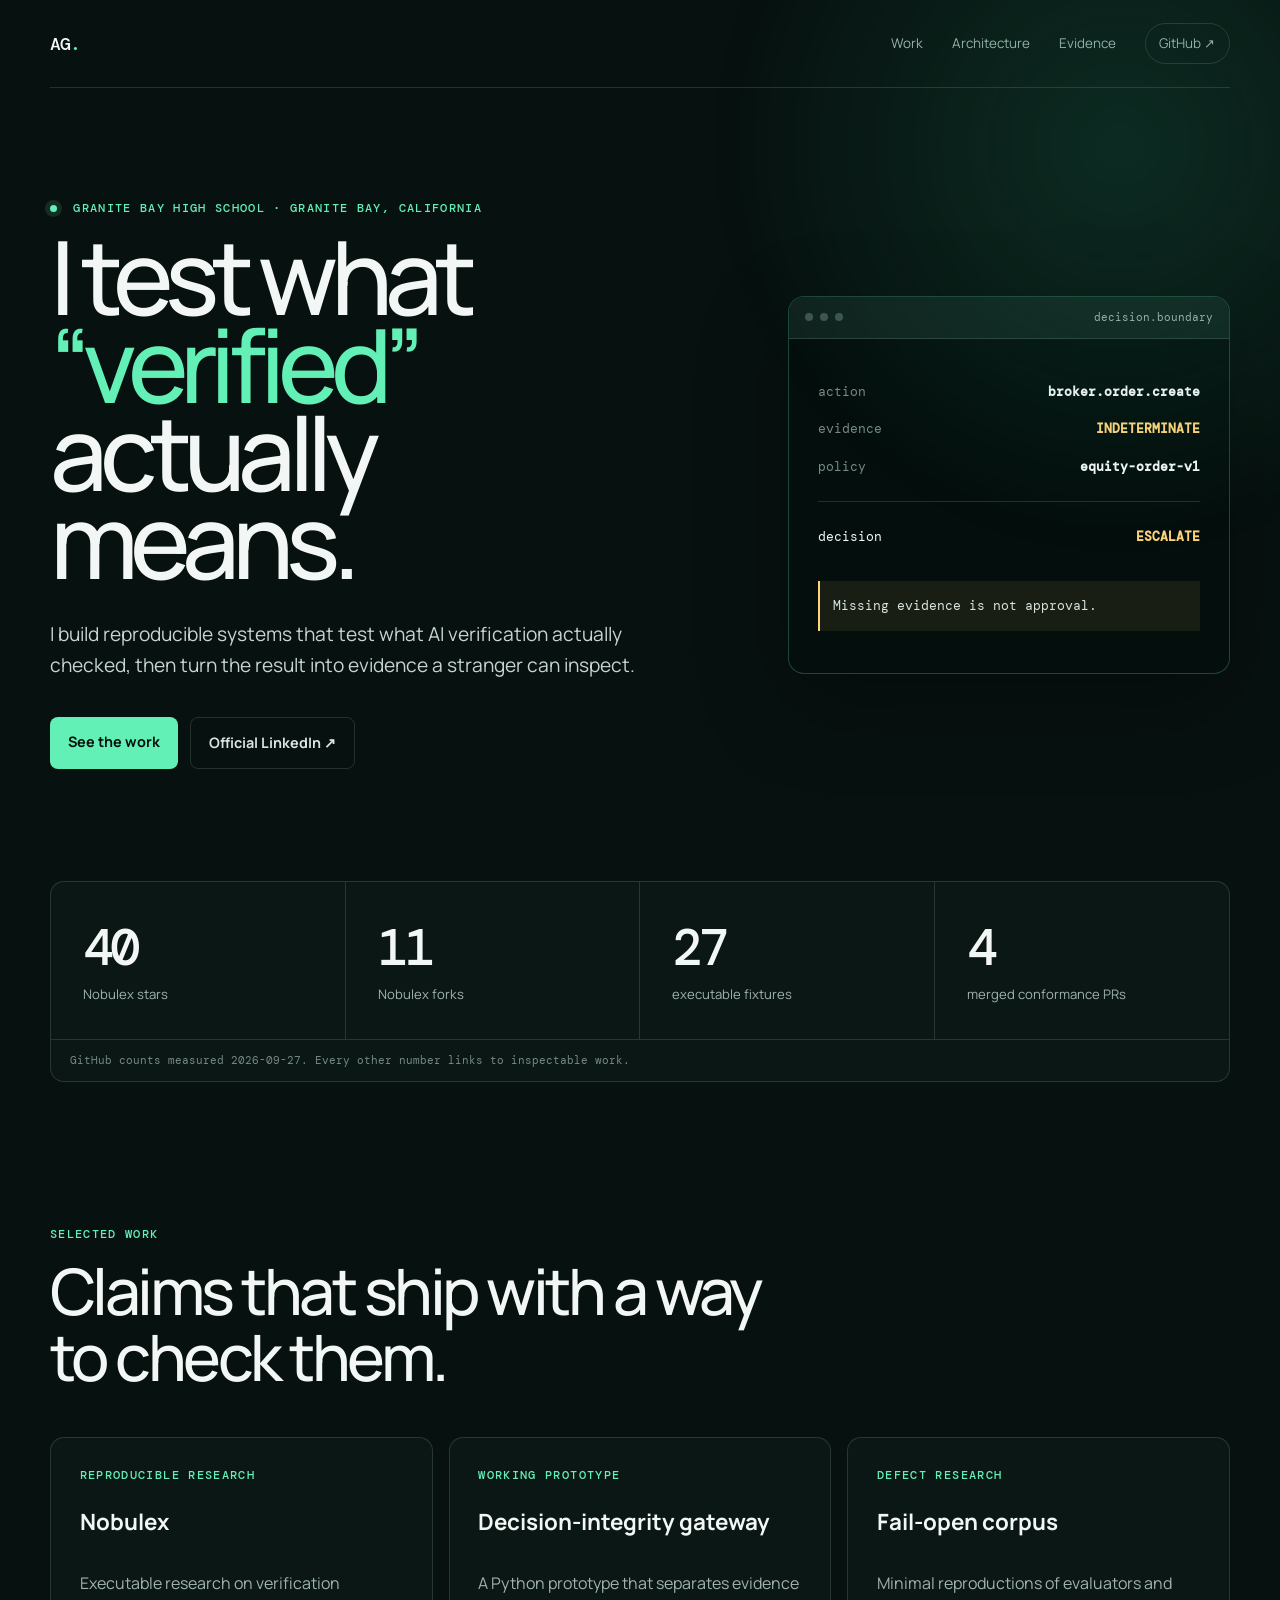
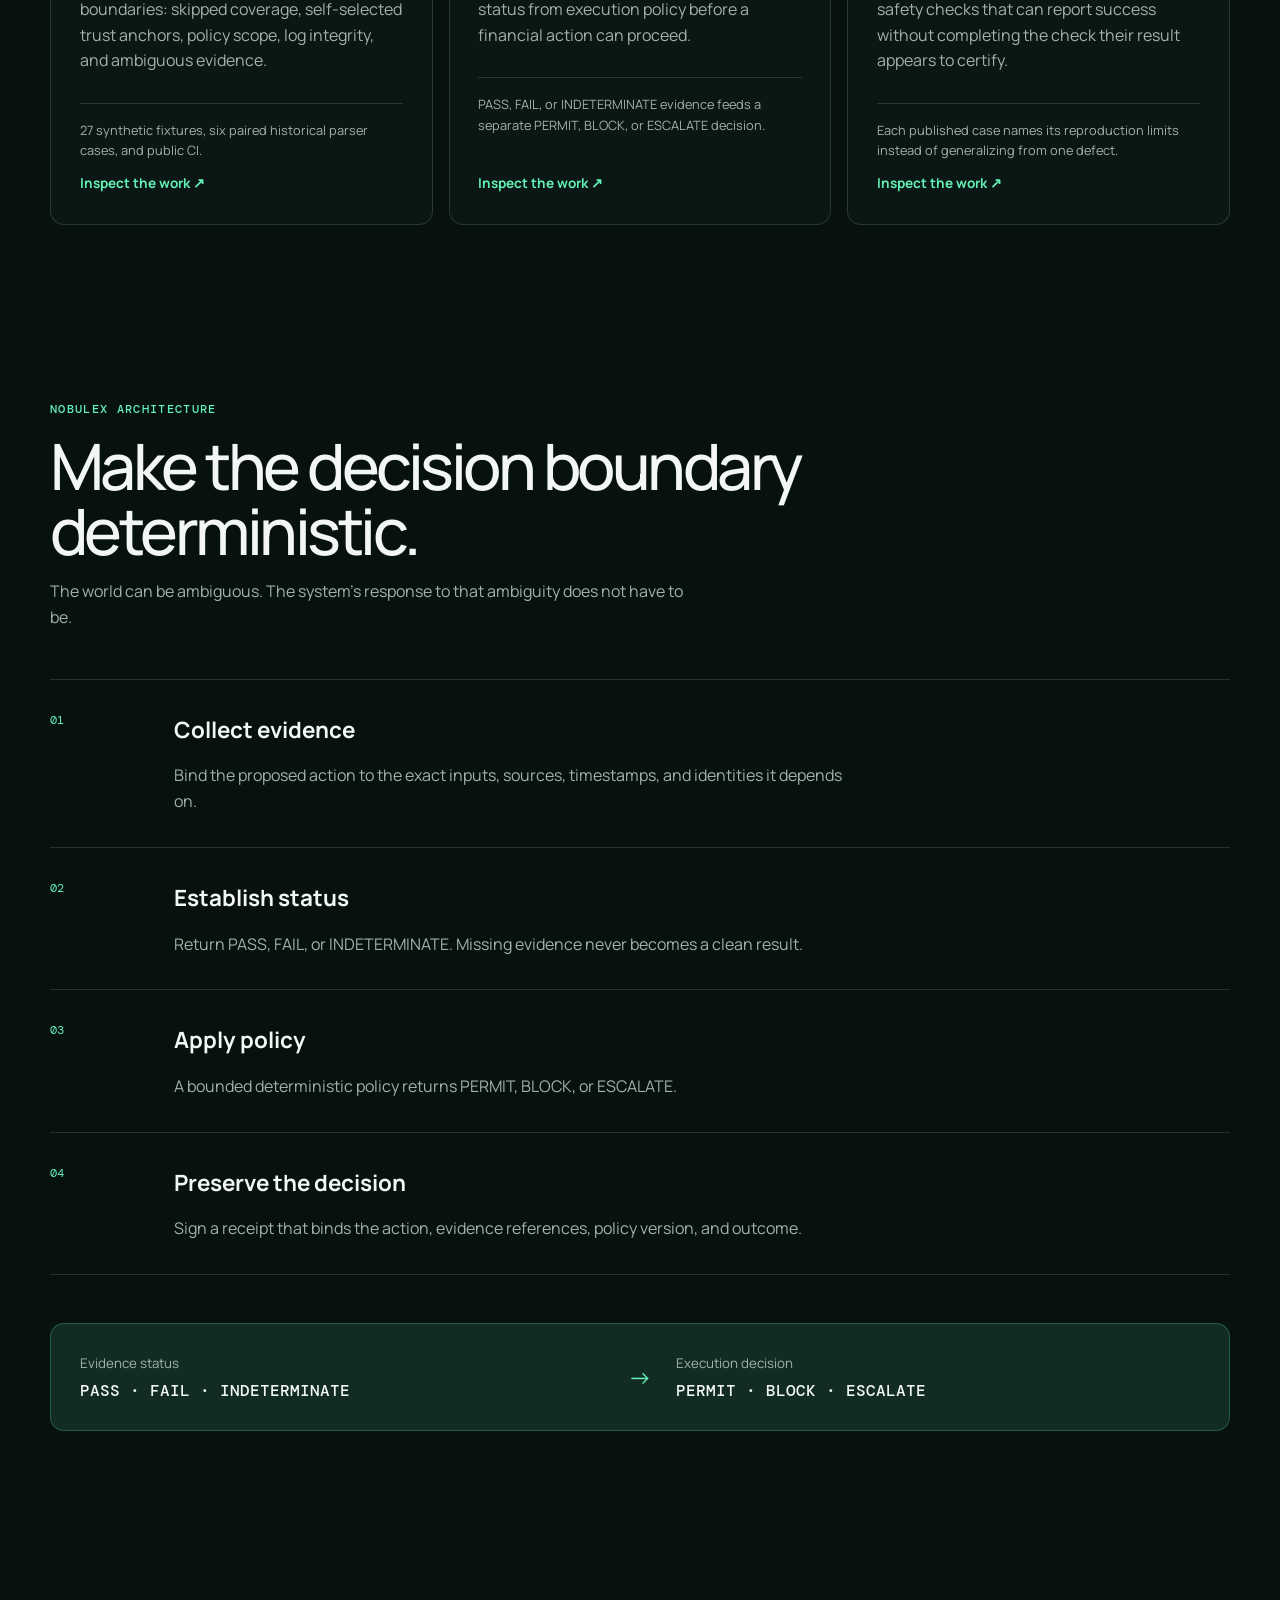
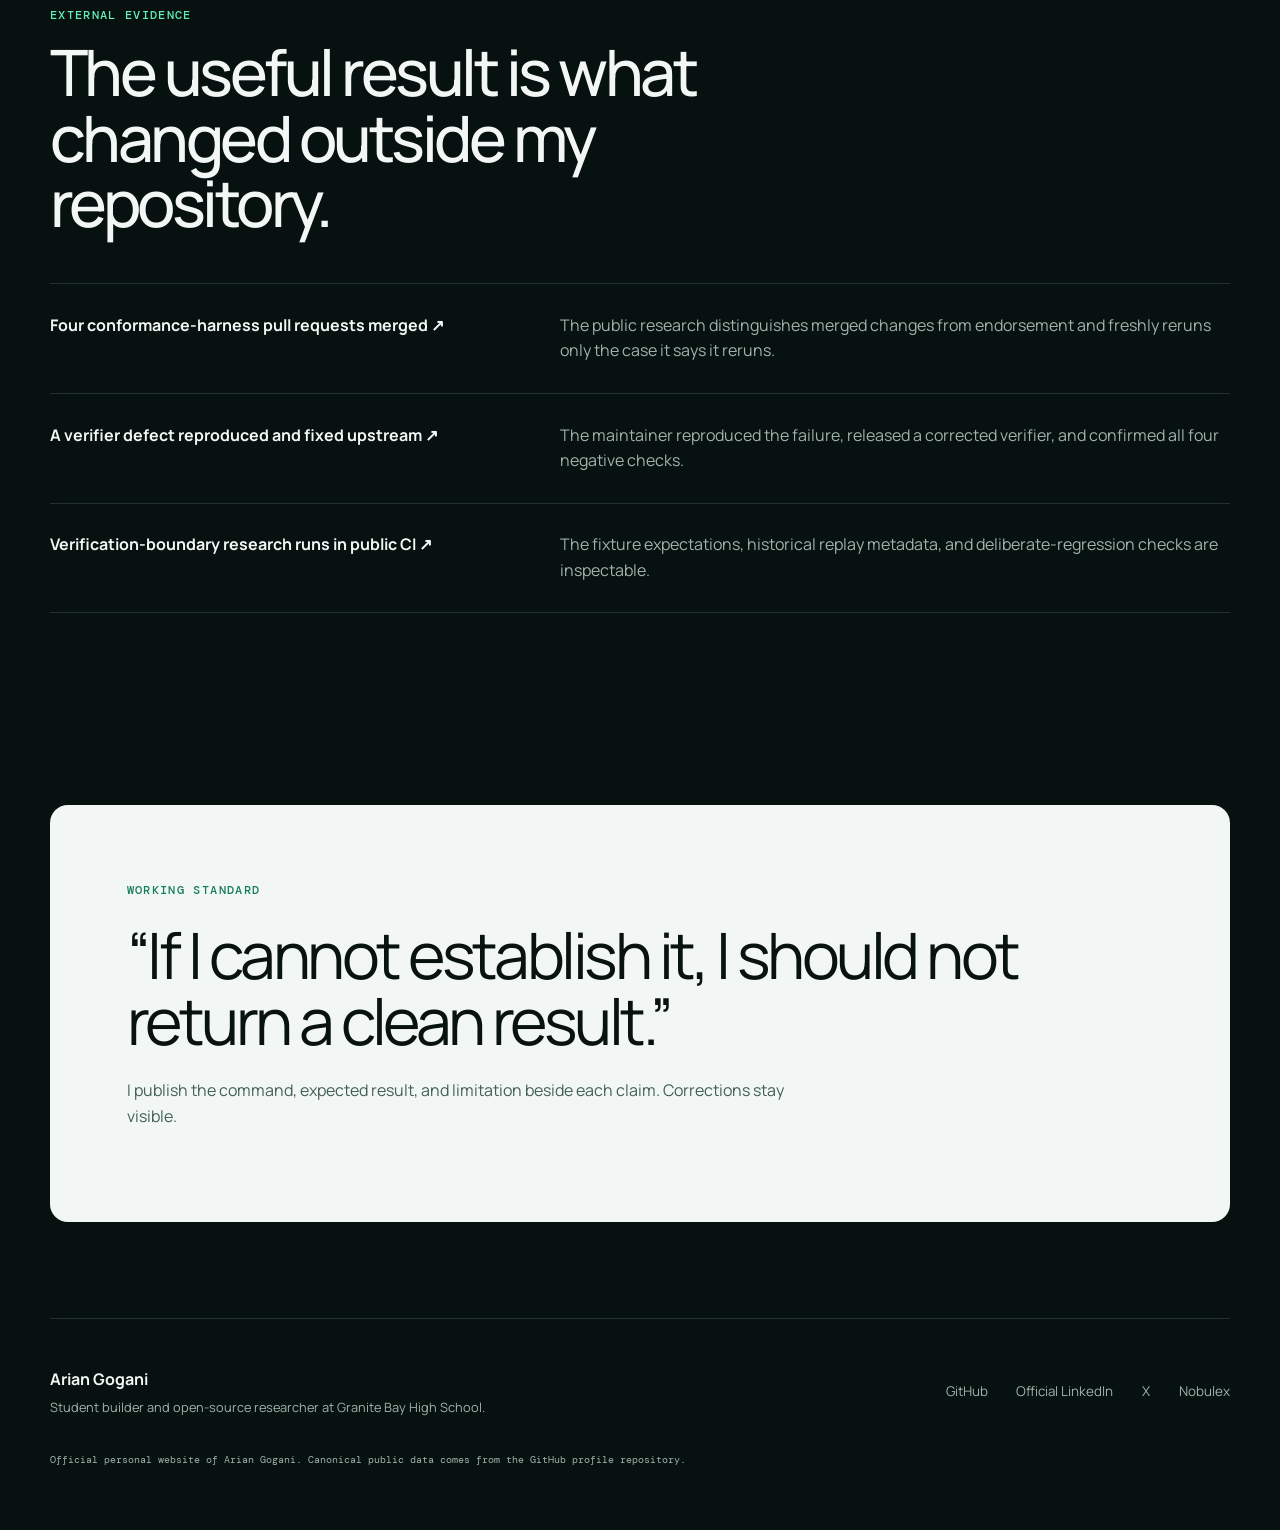
==== index.html @ 753c9ea7 "feat: launch Arian Gogani portfolio from canonical profile data Verified: python3 tests/test_site.py" ====
<!doctype html>
<html lang="en">
<head>
  <meta charset="utf-8">
  <meta name="viewport" content="width=device-width, initial-scale=1">
  <title>Arian Gogani · AI decision integrity</title>
  <meta name="description" content="Granite Bay High School student building reproducible systems for AI decision integrity. Creator of Nobulex.">
  <link rel="canonical" href="https://arian-gogani.github.io/">
  <meta property="og:type" content="profile">
  <meta property="og:title" content="Arian Gogani · AI decision integrity">
  <meta property="og:description" content="Granite Bay High School student building reproducible systems for AI decision integrity. Creator of Nobulex.">
  <meta property="og:url" content="https://arian-gogani.github.io/">
  <meta name="twitter:card" content="summary">
  <meta name="twitter:title" content="Arian Gogani · AI decision integrity">
  <meta name="twitter:description" content="Granite Bay High School student building reproducible systems for AI decision integrity. Creator of Nobulex.">
  <meta name="theme-color" content="#07110f">
  <link rel="preconnect" href="https://fonts.googleapis.com">
  <link rel="preconnect" href="https://fonts.gstatic.com" crossorigin>
  <link href="https://fonts.googleapis.com/css2?family=DM+Mono:wght@400;500&family=Manrope:wght@400;500;600;700&display=swap" rel="stylesheet">
  <link rel="stylesheet" href="styles.css">
  <script type="application/ld+json">{"@context":"https://schema.org","@type":"Person","name":"Arian Gogani","url":"https://arian-gogani.github.io","description":"Granite Bay High School student building reproducible systems for AI decision integrity. Creator of Nobulex.","homeLocation":{"@type":"Place","name":"Granite Bay, California"},"affiliation":{"@type":"EducationalOrganization","name":"Granite Bay High School"},"sameAs":["https://github.com/arian-gogani","https://www.linkedin.com/in/arian-gogani-nobulex/","https://x.com/nobulexlabs","https://nobulex.com"],"knowsAbout":["AI decision integrity","software verification","agent security","reproducible research"]}</script>
  <script src="app.js" defer></script>
</head>
<body>
  <a class="skip-link" href="#main">Skip to content</a>
  <div class="ambient" aria-hidden="true"></div>
  <header class="site-header">
    <a class="wordmark" href="#top" aria-label="Arian Gogani, home">AG<span>.</span></a>
    <nav aria-label="Main navigation">
      <a href="#work">Work</a>
      <a href="#architecture">Architecture</a>
      <a href="#evidence">Evidence</a>
      <a class="nav-cta" href="https://github.com/arian-gogani">GitHub ↗</a>
    </nav>
  </header>

  <main id="main">
    <section class="hero" id="top">
      <div class="hero-copy reveal">
        <p class="kicker"><span class="status-dot"></span> Granite Bay High School · Granite Bay, California</p>
        <h1>I test what<br><em>“verified”</em><br>actually means.</h1>
        <p class="hero-intro">I build reproducible systems that test what AI verification actually checked, then turn the result into evidence a stranger can inspect.</p>
        <div class="hero-actions">
          <a class="button primary" href="#work">See the work</a>
          <a class="button secondary" href="https://www.linkedin.com/in/arian-gogani-nobulex/" rel="me">Official LinkedIn ↗</a>
        </div>
      </div>
      <aside class="decision-console reveal" aria-label="Nobulex decision model">
        <div class="console-top"><span></span><span></span><span></span><code>decision.boundary</code></div>
        <div class="console-body">
          <p><span class="muted">action</span> <strong>broker.order.create</strong></p>
          <p><span class="muted">evidence</span> <strong class="warn">INDETERMINATE</strong></p>
          <p><span class="muted">policy</span> <strong>equity-order-v1</strong></p>
          <div class="console-rule"></div>
          <p class="console-result"><span>decision</span><strong>ESCALATE</strong></p>
          <p class="console-note">Missing evidence is not approval.</p>
        </div>
      </aside>
    </section>

    <section class="metrics" aria-label="Measured project metrics">
      <div><strong data-metric="nobulex_stars">40</strong><span>Nobulex stars</span></div>
      <div><strong data-metric="nobulex_forks">11</strong><span>Nobulex forks</span></div>
      <div><strong>27</strong><span>executable fixtures</span></div>
      <div><strong>4</strong><span>merged conformance PRs</span></div>
      <p>GitHub counts measured <time data-measured-at datetime="2026-09-27">2026-09-27</time>. Every other number links to inspectable work.</p>
    </section>

    <section class="section" id="work">
      <div class="section-heading reveal">
        <p class="eyebrow">Selected work</p>
        <h2>Claims that ship with a way to check them.</h2>
      </div>
      <div class="project-grid"><article class="project-card reveal">
          <p class="eyebrow">Reproducible research</p>
          <h3>Nobulex</h3>
          <p>Executable research on verification boundaries: skipped coverage, self-selected trust anchors, policy scope, log integrity, and ambiguous evidence.</p>
          <p class="proof">27 synthetic fixtures, six paired historical parser cases, and public CI.</p>
          <a href="https://github.com/arian-gogani/nobulex" rel="me">Inspect the work <span aria-hidden="true">↗</span></a>
        </article>
<article class="project-card reveal">
          <p class="eyebrow">Working prototype</p>
          <h3>Decision-integrity gateway</h3>
          <p>A Python prototype that separates evidence status from execution policy before a financial action can proceed.</p>
          <p class="proof">PASS, FAIL, or INDETERMINATE evidence feeds a separate PERMIT, BLOCK, or ESCALATE decision.</p>
          <a href="https://github.com/arian-gogani/nobulex-registry" rel="me">Inspect the work <span aria-hidden="true">↗</span></a>
        </article>
<article class="project-card reveal">
          <p class="eyebrow">Defect research</p>
          <h3>Fail-open corpus</h3>
          <p>Minimal reproductions of evaluators and safety checks that can report success without completing the check their result appears to certify.</p>
          <p class="proof">Each published case names its reproduction limits instead of generalizing from one defect.</p>
          <a href="https://github.com/arian-gogani/failopen" rel="me">Inspect the work <span aria-hidden="true">↗</span></a>
        </article></div>
    </section>

    <section class="section architecture" id="architecture">
      <div class="section-heading reveal">
        <p class="eyebrow">Nobulex architecture</p>
        <h2>Make the decision boundary deterministic.</h2>
        <p>The world can be ambiguous. The system’s response to that ambiguity does not have to be.</p>
      </div>
      <ol><li class="architecture-step reveal">
          <span>01</span>
          <div><h3>Collect evidence</h3><p>Bind the proposed action to the exact inputs, sources, timestamps, and identities it depends on.</p></div>
        </li>
<li class="architecture-step reveal">
          <span>02</span>
          <div><h3>Establish status</h3><p>Return PASS, FAIL, or INDETERMINATE. Missing evidence never becomes a clean result.</p></div>
        </li>
<li class="architecture-step reveal">
          <span>03</span>
          <div><h3>Apply policy</h3><p>A bounded deterministic policy returns PERMIT, BLOCK, or ESCALATE.</p></div>
        </li>
<li class="architecture-step reveal">
          <span>04</span>
          <div><h3>Preserve the decision</h3><p>Sign a receipt that binds the action, evidence references, policy version, and outcome.</p></div>
        </li></ol>
      <div class="state-pair reveal">
        <div><small>Evidence status</small><strong>PASS · FAIL · INDETERMINATE</strong></div>
        <span aria-hidden="true">→</span>
        <div><small>Execution decision</small><strong>PERMIT · BLOCK · ESCALATE</strong></div>
      </div>
    </section>

    <section class="section evidence" id="evidence">
      <div class="section-heading reveal">
        <p class="eyebrow">External evidence</p>
        <h2>The useful result is what changed outside my repository.</h2>
      </div>
      <ul><li class="result-row reveal">
          <a href="https://github.com/ScopeBlind/agent-governance-testvectors/pulls?q=is%3Apr+author%3Aarian-gogani+is%3Amerged">Four conformance-harness pull requests merged <span aria-hidden="true">↗</span></a>
          <p>The public research distinguishes merged changes from endorsement and freshly reruns only the case it says it reruns.</p>
        </li>
<li class="result-row reveal">
          <a href="https://github.com/ScopeBlind/agent-governance-testvectors/pull/24">A verifier defect reproduced and fixed upstream <span aria-hidden="true">↗</span></a>
          <p>The maintainer reproduced the failure, released a corrected verifier, and confirmed all four negative checks.</p>
        </li>
<li class="result-row reveal">
          <a href="https://github.com/arian-gogani/nobulex/actions/workflows/verification-boundaries.yml">Verification-boundary research runs in public CI <span aria-hidden="true">↗</span></a>
          <p>The fixture expectations, historical replay metadata, and deliberate-regression checks are inspectable.</p>
        </li></ul>
    </section>

    <section class="principle reveal">
      <p class="eyebrow">Working standard</p>
      <blockquote>“If I cannot establish it, I should not return a clean result.”</blockquote>
      <p>I publish the command, expected result, and limitation beside each claim. Corrections stay visible.</p>
    </section>
  </main>

  <footer>
    <div>
      <strong>Arian Gogani</strong>
      <p>Student builder and open-source researcher at Granite Bay High School.</p>
    </div>
    <nav aria-label="Profile links">
      <a href="https://github.com/arian-gogani" rel="me">GitHub</a>
      <a href="https://www.linkedin.com/in/arian-gogani-nobulex/" rel="me">Official LinkedIn</a>
      <a href="https://x.com/nobulexlabs" rel="me">X</a>
      <a href="https://nobulex.com">Nobulex</a>
    </nav>
    <p class="identity-note">Official personal website of Arian Gogani. Canonical public data comes from the GitHub profile repository.</p>
  </footer>
</body>
</html>
---- styles.css ----
:root {
  --bg: #07110f;
  --surface: #0b1714;
  --surface-2: #10211d;
  --ink: #f2f7f5;
  --muted: #9fb3ac;
  --line: rgba(184, 222, 209, 0.16);
  --accent: #63f0b7;
  --accent-soft: rgba(99, 240, 183, 0.12);
  --warn: #ffd479;
  --max: 1180px;
}

* { box-sizing: border-box; }
html { scroll-behavior: smooth; }
body {
  margin: 0;
  color: var(--ink);
  background: var(--bg);
  font-family: "Manrope", sans-serif;
  line-height: 1.6;
  overflow-x: hidden;
}
a { color: inherit; }
.skip-link { position: fixed; left: 1rem; top: -5rem; z-index: 100; background: var(--accent); color: #04100c; padding: .7rem 1rem; }
.skip-link:focus { top: 1rem; }
.ambient {
  position: fixed;
  inset: -30vh -20vw auto auto;
  width: 65vw;
  height: 65vw;
  pointer-events: none;
  background: radial-gradient(circle, rgba(39, 165, 123, .18), transparent 68%);
  filter: blur(18px);
}
.site-header {
  width: min(calc(100% - 40px), var(--max));
  height: 88px;
  margin: auto;
  display: flex;
  align-items: center;
  justify-content: space-between;
  border-bottom: 1px solid var(--line);
}
.wordmark { font: 500 1.15rem "DM Mono", monospace; text-decoration: none; letter-spacing: -.05em; }
.wordmark span { color: var(--accent); }
.site-header nav, footer nav { display: flex; gap: 1.8rem; align-items: center; }
.site-header nav a, footer nav a { color: var(--muted); text-decoration: none; font-size: .84rem; }
.site-header nav a:hover, footer nav a:hover { color: var(--ink); }
.nav-cta { border: 1px solid var(--line); padding: .55rem .85rem; border-radius: 999px; }

main, footer { width: min(calc(100% - 40px), var(--max)); margin: auto; }
.hero {
  min-height: 720px;
  display: grid;
  grid-template-columns: 1.18fr .82fr;
  align-items: center;
  gap: clamp(3rem, 8vw, 8rem);
  padding: 7rem 0;
}
.kicker, .eyebrow { margin: 0 0 1rem; color: var(--accent); font: 500 .76rem "DM Mono", monospace; letter-spacing: .11em; text-transform: uppercase; }
.status-dot { display: inline-block; width: 7px; height: 7px; margin-right: .5rem; border-radius: 50%; background: var(--accent); box-shadow: 0 0 0 5px var(--accent-soft); }
h1 { margin: 0; font-size: clamp(4rem, 8vw, 7.7rem); line-height: .86; letter-spacing: -.075em; font-weight: 500; }
h1 em { color: var(--accent); font-style: normal; }
.hero-intro { max-width: 660px; margin: 2.2rem 0 0; color: #c6d5d0; font-size: clamp(1.05rem, 1.5vw, 1.26rem); }
.hero-actions { display: flex; flex-wrap: wrap; gap: .75rem; margin-top: 2.25rem; }
.button { display: inline-block; padding: .85rem 1.12rem; border-radius: 8px; text-decoration: none; font-weight: 700; font-size: .9rem; }
.button.primary { background: var(--accent); color: #04100c; }
.button.secondary { border: 1px solid var(--line); color: #d8e5e1; }
.decision-console { border: 1px solid rgba(99, 240, 183, .25); background: rgba(5, 15, 12, .78); box-shadow: 0 28px 90px rgba(0,0,0,.28); border-radius: 16px; overflow: hidden; transform: rotate(1.2deg); }
.console-top { display: flex; gap: 7px; align-items: center; padding: .85rem 1rem; background: var(--surface-2); border-bottom: 1px solid var(--line); }
.console-top span { width: 8px; height: 8px; border-radius: 50%; background: #3d554d; }
.console-top code { margin-left: auto; color: var(--muted); font: .68rem "DM Mono", monospace; }
.console-body { padding: 1.8rem; font: .8rem/1.9 "DM Mono", monospace; }
.console-body p { display: flex; justify-content: space-between; gap: 1rem; }
.console-body .muted { color: #758a83; }
.console-body .warn { color: var(--warn); }
.console-rule { height: 1px; margin: 1.4rem 0; background: var(--line); }
.console-result strong { color: var(--warn); }
.console-note { display: block !important; margin-top: 2rem; padding: .8rem; color: #d7e3df; background: rgba(255, 212, 121, .08); border-left: 2px solid var(--warn); }

.metrics { display: grid; grid-template-columns: repeat(4, 1fr); border: 1px solid var(--line); border-radius: 14px; background: var(--surface); }
.metrics > div { padding: 2rem; border-right: 1px solid var(--line); }
.metrics > div:nth-child(4) { border-right: 0; }
.metrics strong { display: block; font: 500 clamp(2rem, 4vw, 3.3rem) "DM Mono", monospace; letter-spacing: -.07em; }
.metrics span { color: var(--muted); font-size: .82rem; }
.metrics > p { grid-column: 1 / -1; margin: 0; padding: .9rem 1.2rem; color: #748b83; border-top: 1px solid var(--line); font: .66rem "DM Mono", monospace; }

.section { padding: 9rem 0 2rem; }
.section-heading { max-width: 760px; margin-bottom: 3rem; }
h2 { margin: 0; font-size: clamp(2.3rem, 5vw, 4.8rem); line-height: 1.02; letter-spacing: -.055em; font-weight: 500; }
.section-heading > p:last-child { color: var(--muted); max-width: 640px; }
.project-grid { display: grid; grid-template-columns: repeat(3, 1fr); gap: 1rem; }
.project-card { min-height: 360px; display: flex; flex-direction: column; padding: 1.8rem; background: var(--surface); border: 1px solid var(--line); border-radius: 14px; }
.project-card:hover { border-color: rgba(99, 240, 183, .4); transform: translateY(-3px); }
.project-card, .project-card:hover { transition: transform .2s ease, border-color .2s ease; }
.project-card h3, .architecture-step h3 { margin: .3rem 0 1rem; font-size: 1.4rem; }
.project-card > p:not(.eyebrow) { color: var(--muted); }
.project-card .proof { padding-top: 1rem; border-top: 1px solid var(--line); font-size: .8rem; }
.project-card a { margin-top: auto; color: var(--accent); text-decoration: none; font-weight: 700; font-size: .85rem; }

.architecture ol { list-style: none; margin: 0; padding: 0; border-top: 1px solid var(--line); }
.architecture-step { display: grid; grid-template-columns: 100px 1fr; gap: 1.5rem; padding: 2rem 0; border-bottom: 1px solid var(--line); }
.architecture-step > span { color: var(--accent); font: .78rem "DM Mono", monospace; }
.architecture-step h3 { margin-top: 0; }
.architecture-step p { max-width: 680px; margin: 0; color: var(--muted); }
.state-pair { display: grid; grid-template-columns: 1fr auto 1fr; gap: 1.5rem; align-items: center; margin-top: 3rem; padding: 1.8rem; border: 1px solid rgba(99, 240, 183, .24); border-radius: 14px; background: var(--accent-soft); }
.state-pair div { display: grid; gap: .4rem; }
.state-pair small { color: var(--muted); }
.state-pair strong { font: 500 clamp(.72rem, 1.5vw, 1rem) "DM Mono", monospace; }
.state-pair > span { color: var(--accent); font-size: 1.5rem; }

.evidence ul { list-style: none; padding: 0; margin: 0; }
.result-row { display: grid; grid-template-columns: .8fr 1.2fr; gap: 4rem; padding: 1.8rem 0; border-top: 1px solid var(--line); }
.result-row:last-child { border-bottom: 1px solid var(--line); }
.result-row a { text-decoration: none; font-weight: 700; }
.result-row a:hover { color: var(--accent); }
.result-row p { margin: 0; color: var(--muted); }
.principle { margin: 10rem 0 6rem; padding: clamp(2rem, 6vw, 5rem); border-radius: 18px; background: var(--ink); color: #08120f; }
.principle .eyebrow { color: #167d59; }
.principle blockquote { max-width: 900px; margin: 1.5rem 0; font-size: clamp(2.1rem, 5vw, 4.6rem); line-height: 1.03; letter-spacing: -.055em; }
.principle > p:last-child { max-width: 660px; color: #426057; }

footer { display: grid; grid-template-columns: 1fr auto; gap: 2rem; padding: 3rem 0 4rem; border-top: 1px solid var(--line); }
footer p { margin: .25rem 0 0; color: var(--muted); font-size: .8rem; }
.identity-note { grid-column: 1 / -1; font: .64rem "DM Mono", monospace; }
.reveal { opacity: 0; transform: translateY(18px); transition: opacity .65s ease, transform .65s ease; }
.reveal.visible { opacity: 1; transform: none; }

@media (max-width: 850px) {
  .site-header nav a:not(.nav-cta) { display: none; }
  .hero { min-height: auto; grid-template-columns: 1fr; padding: 5rem 0; }
  .decision-console { transform: none; max-width: 560px; }
  .metrics { grid-template-columns: repeat(2, 1fr); }
  .metrics > div:nth-child(2) { border-right: 0; }
  .metrics > div:nth-child(-n+2) { border-bottom: 1px solid var(--line); }
  .project-grid { grid-template-columns: 1fr; }
  .project-card { min-height: 300px; }
  .result-row { grid-template-columns: 1fr; gap: .6rem; }
  footer { grid-template-columns: 1fr; }
  .identity-note { grid-column: 1; }
}

@media (max-width: 520px) {
  .site-header, main, footer { width: min(calc(100% - 28px), var(--max)); }
  .hero { padding-top: 4rem; }
  h1 { font-size: clamp(3.5rem, 18vw, 5rem); }
  .metrics > div { padding: 1.3rem; }
  .state-pair { grid-template-columns: 1fr; }
  .state-pair > span { transform: rotate(90deg); width: min-content; }
  footer nav { flex-wrap: wrap; gap: 1rem; }
}

@media (prefers-reduced-motion: reduce) {
  html { scroll-behavior: auto; }
  .reveal { opacity: 1; transform: none; transition: none; }
}
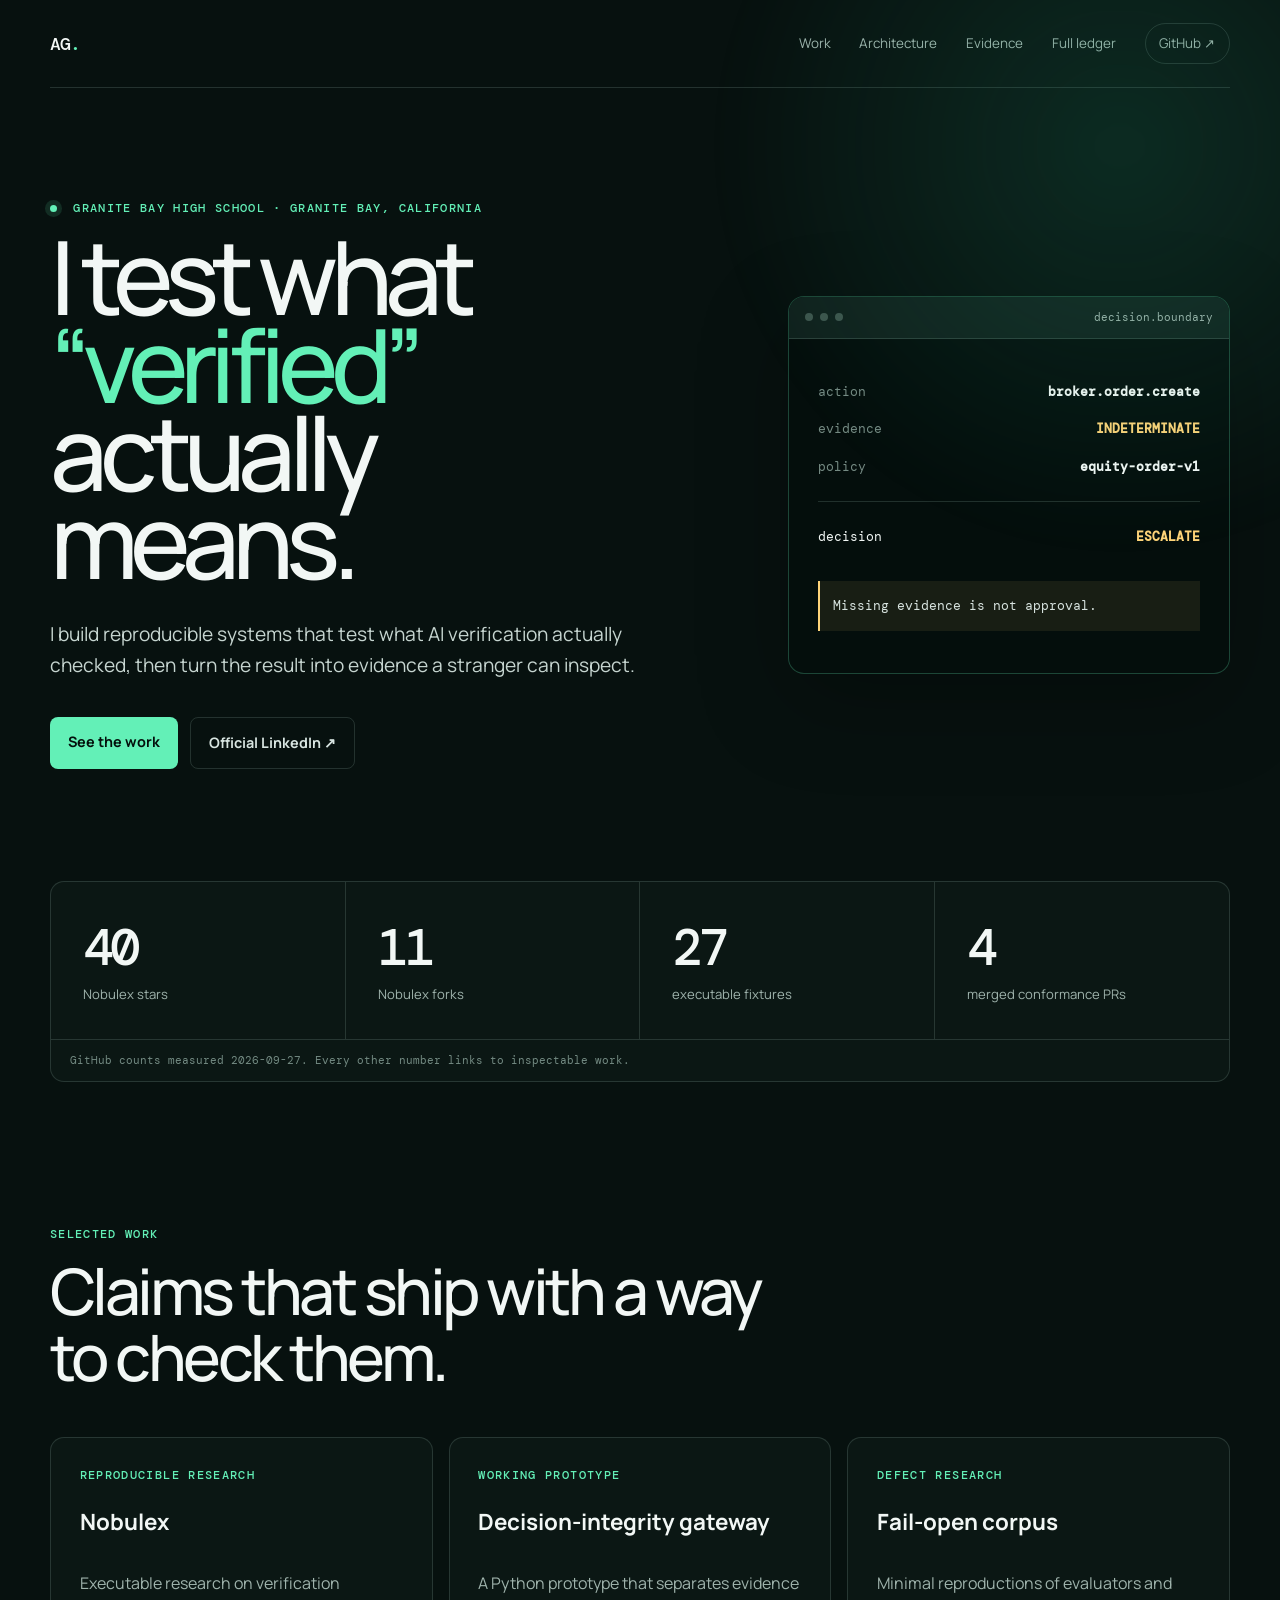
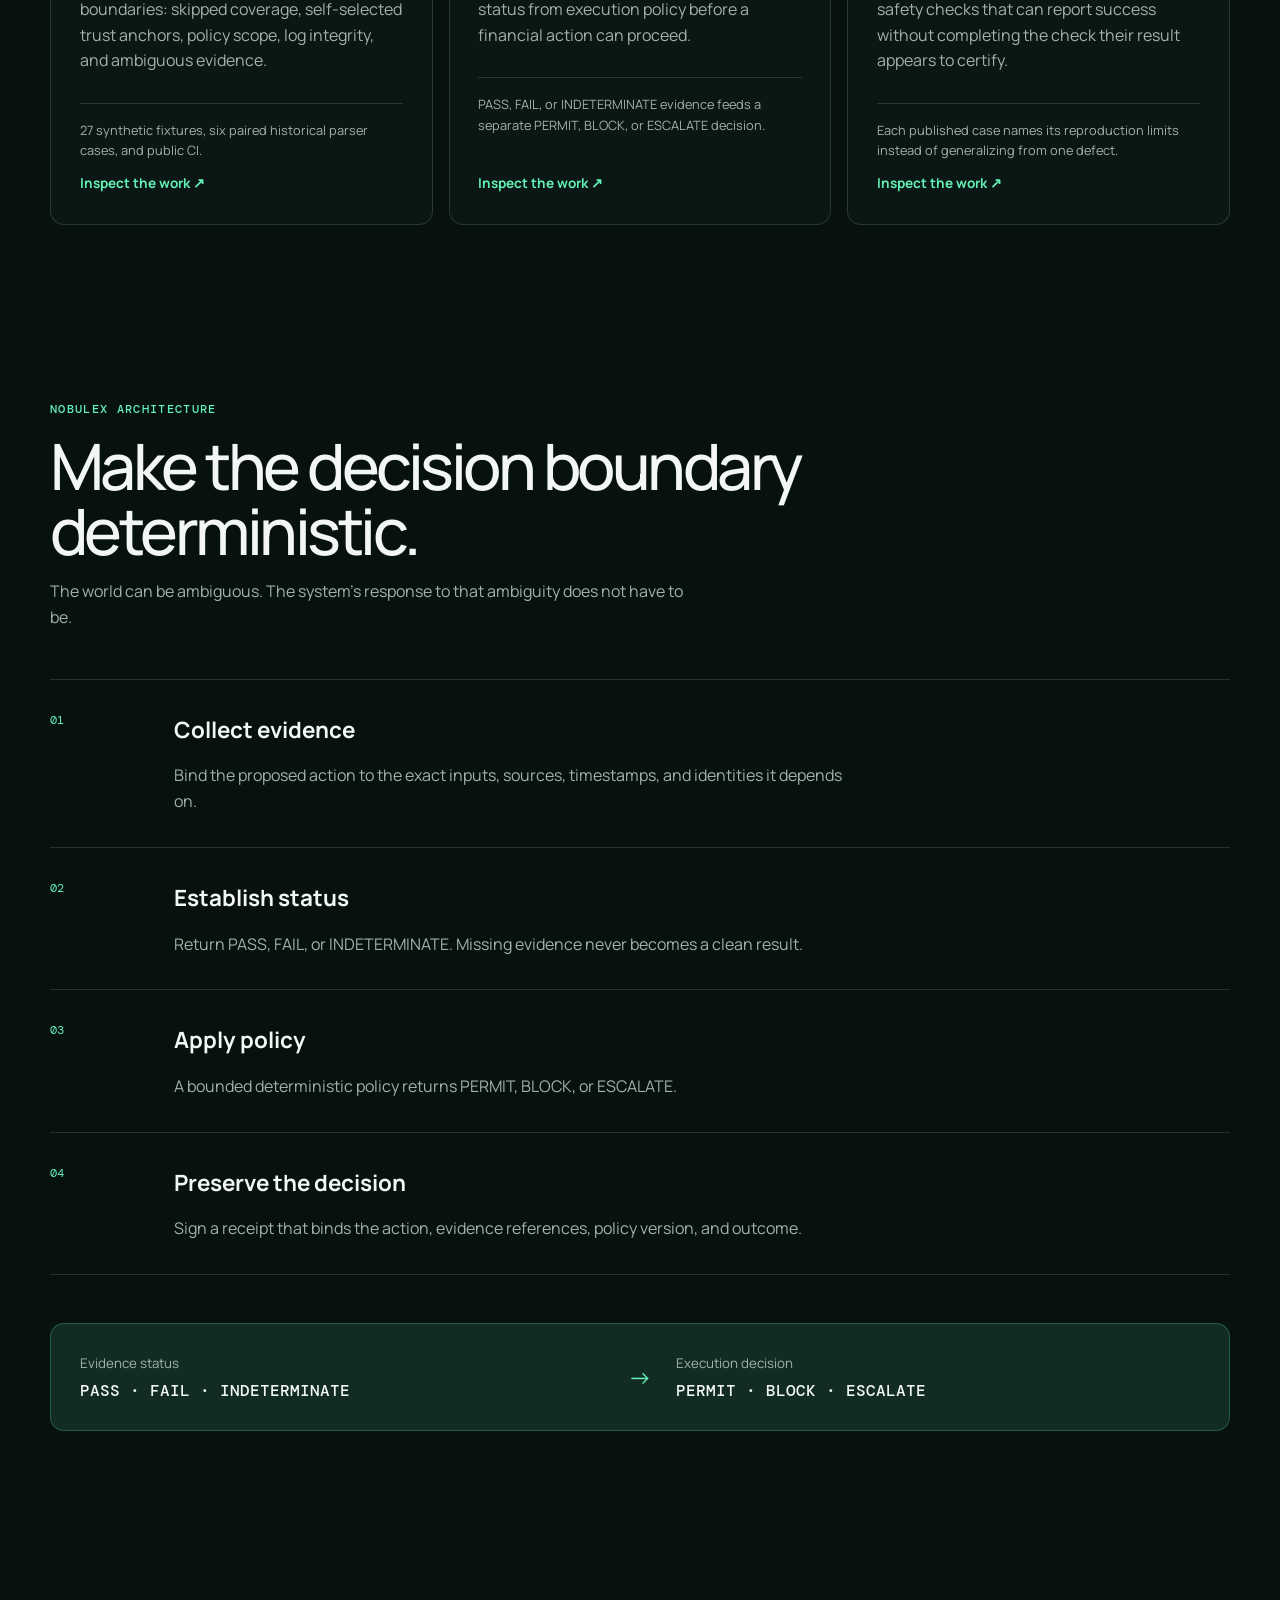
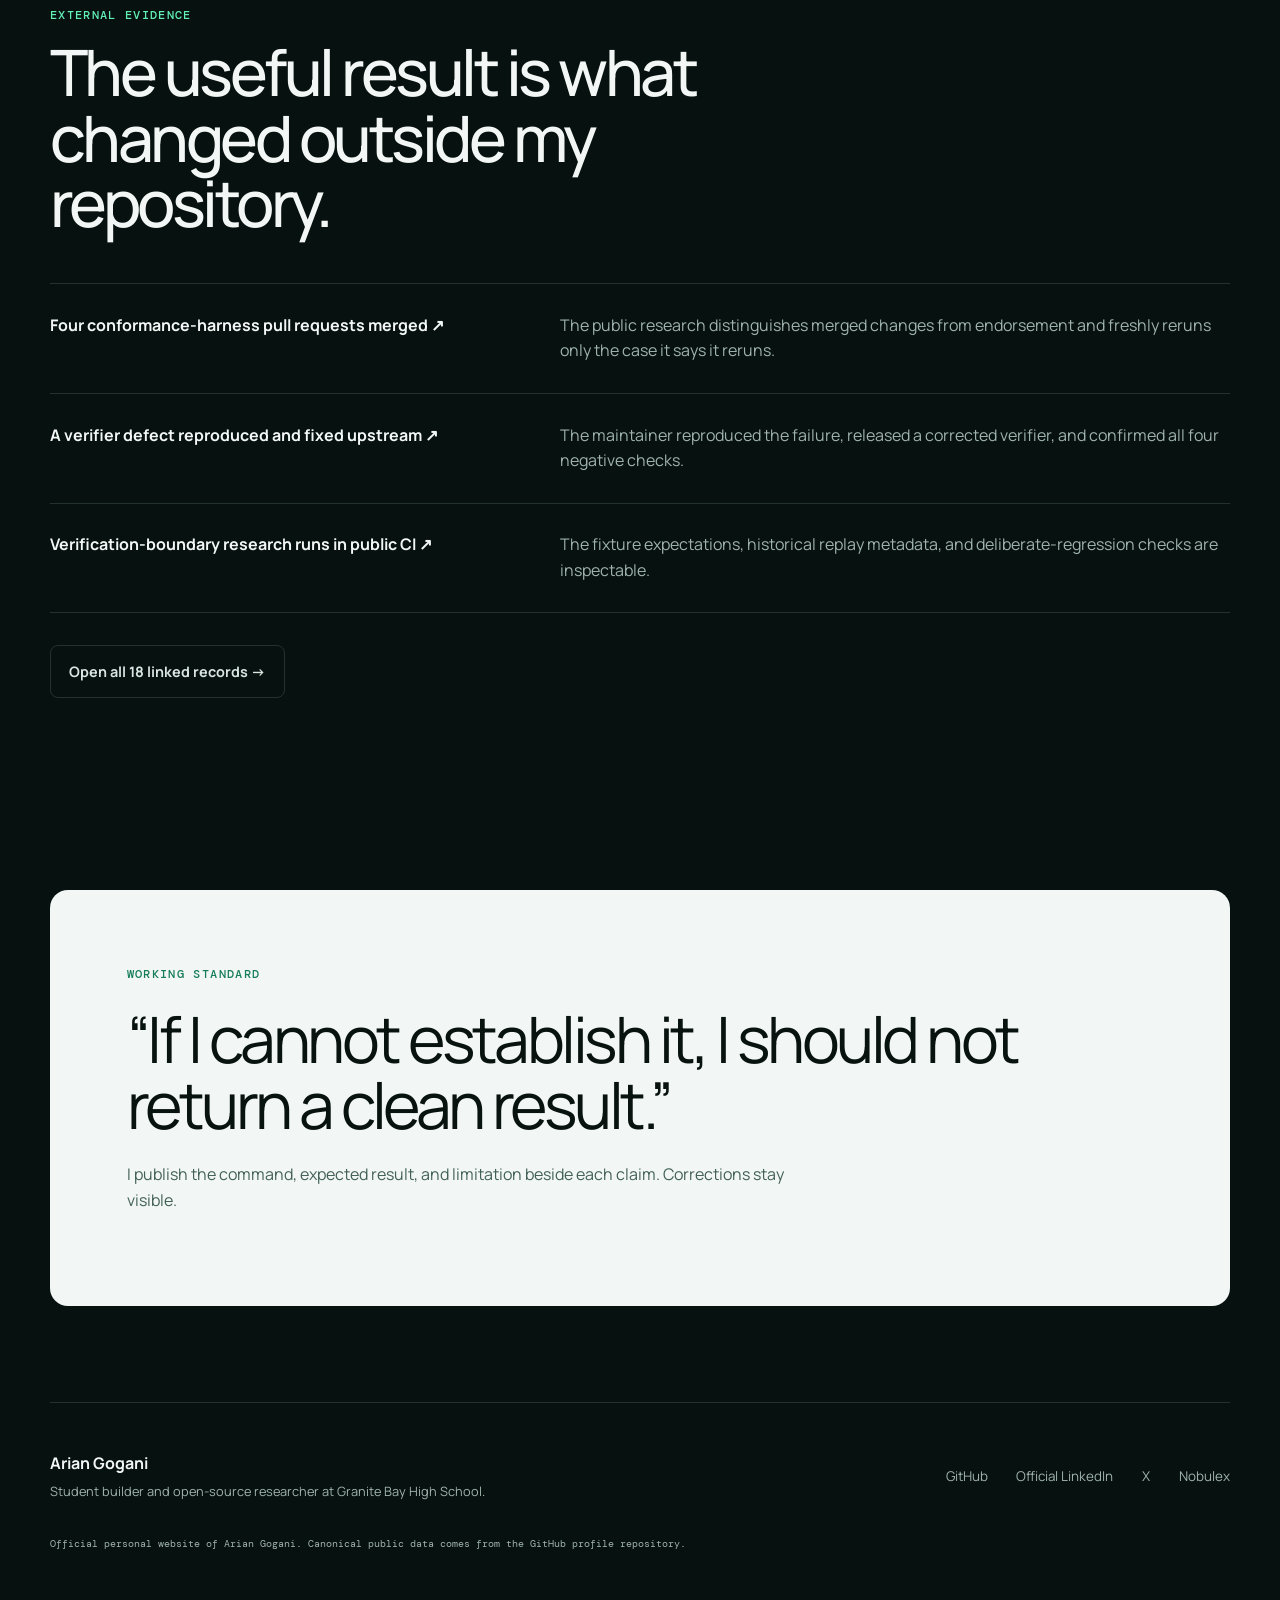
==== commit 3bf24743: "add complete public evidence ledger Publish an 18-record searchable ledger with classifications, cur" ====
--- a/index.html
+++ b/index.html
@@ -14,6 +14,7 @@
   <meta name="twitter:title" content="Arian Gogani · AI decision integrity">
   <meta name="twitter:description" content="Granite Bay High School student building reproducible systems for AI decision integrity. Creator of Nobulex.">
   <meta name="theme-color" content="#07110f">
+  <link rel="icon" href="favicon.svg" type="image/svg+xml">
   <link rel="preconnect" href="https://fonts.googleapis.com">
   <link rel="preconnect" href="https://fonts.gstatic.com" crossorigin>
   <link href="https://fonts.googleapis.com/css2?family=DM+Mono:wght@400;500&family=Manrope:wght@400;500;600;700&display=swap" rel="stylesheet">
@@ -30,6 +31,7 @@
       <a href="#work">Work</a>
       <a href="#architecture">Architecture</a>
       <a href="#evidence">Evidence</a>
+      <a href="evidence.html">Full ledger</a>
       <a class="nav-cta" href="https://github.com/arian-gogani">GitHub ↗</a>
     </nav>
   </header>
@@ -140,6 +142,7 @@
           <a href="https://github.com/arian-gogani/nobulex/actions/workflows/verification-boundaries.yml">Verification-boundary research runs in public CI <span aria-hidden="true">↗</span></a>
           <p>The fixture expectations, historical replay metadata, and deliberate-regression checks are inspectable.</p>
         </li></ul>
+      <a class="button secondary ledger-button" href="evidence.html">Open all 18 linked records →</a>
     </section>
 
     <section class="principle reveal">
--- a/styles.css
+++ b/styles.css
@@ -116,6 +116,35 @@
 .result-row a { text-decoration: none; font-weight: 700; }
 .result-row a:hover { color: var(--accent); }
 .result-row p { margin: 0; color: var(--muted); }
+.ledger-button { margin-top: 2rem; }
+.ledger-hero { max-width: 960px; padding: 8rem 0 5rem; }
+.ledger-hero h1 { font-size: clamp(4.2rem, 10vw, 8.8rem); }
+.ledger-controls { position: sticky; top: 0; z-index: 5; display: grid; grid-template-columns: auto minmax(220px, 1fr) auto; gap: 1rem; align-items: center; margin-bottom: 2rem; padding: 1rem 0; background: rgba(7, 17, 15, .94); backdrop-filter: blur(14px); border-top: 1px solid var(--line); border-bottom: 1px solid var(--line); }
+.ledger-controls label { color: var(--muted); font: .72rem "DM Mono", monospace; text-transform: uppercase; letter-spacing: .08em; }
+.ledger-controls input { width: 100%; padding: .78rem 1rem; color: var(--ink); background: var(--surface); border: 1px solid var(--line); border-radius: 8px; font: .82rem "DM Mono", monospace; outline: none; }
+.ledger-controls input:focus { border-color: var(--accent); box-shadow: 0 0 0 3px var(--accent-soft); }
+.filter-row { display: flex; gap: .5rem; }
+.filter-row button { padding: .65rem .85rem; color: var(--muted); background: transparent; border: 1px solid var(--line); border-radius: 999px; cursor: pointer; }
+.filter-row button.active { color: #04100c; background: var(--accent); border-color: var(--accent); }
+.filter-row span { font: .68rem "DM Mono", monospace; }
+.ledger-list { border-top: 1px solid var(--line); }
+.ledger-record { display: grid; grid-template-columns: 88px 1fr; gap: 2rem; padding: 2.4rem 0; border-bottom: 1px solid var(--line); }
+.ledger-record[hidden] { display: none; }
+.ledger-rank { color: var(--accent); font: 500 1rem "DM Mono", monospace; }
+.ledger-copy { max-width: 900px; }
+.ledger-meta { display: flex; flex-wrap: wrap; gap: .65rem; margin-bottom: .8rem; font: .68rem "DM Mono", monospace; text-transform: uppercase; letter-spacing: .06em; }
+.ledger-meta span { color: var(--muted); }
+.ledger-meta strong { color: var(--accent); }
+.ledger-copy h2 { max-width: 830px; font-size: clamp(1.65rem, 3vw, 2.8rem); }
+.ledger-copy > p { max-width: 760px; color: var(--muted); }
+.ledger-links { display: flex; flex-wrap: wrap; gap: .65rem; margin: 1.35rem 0; }
+.ledger-links a { padding: .55rem .72rem; color: var(--ink); border: 1px solid var(--line); border-radius: 7px; text-decoration: none; font: .72rem "DM Mono", monospace; }
+.ledger-links a:hover { color: var(--accent); border-color: rgba(99, 240, 183, .4); }
+.ledger-caveat { padding-left: 1rem; border-left: 2px solid var(--warn); font-size: .82rem; }
+.ledger-caveat b { color: var(--warn); }
+.ledger-empty { padding: 4rem 0; color: var(--muted); text-align: center; }
+.ledger-method { margin: 8rem 0; padding: clamp(2rem, 6vw, 5rem); background: var(--surface); border: 1px solid var(--line); border-radius: 18px; }
+.ledger-method > p:not(.eyebrow) { max-width: 780px; color: var(--muted); }
 .principle { margin: 10rem 0 6rem; padding: clamp(2rem, 6vw, 5rem); border-radius: 18px; background: var(--ink); color: #08120f; }
 .principle .eyebrow { color: #167d59; }
 .principle blockquote { max-width: 900px; margin: 1.5rem 0; font-size: clamp(2.1rem, 5vw, 4.6rem); line-height: 1.03; letter-spacing: -.055em; }
@@ -139,6 +168,7 @@
   .result-row { grid-template-columns: 1fr; gap: .6rem; }
   footer { grid-template-columns: 1fr; }
   .identity-note { grid-column: 1; }
+  .ledger-controls { position: static; grid-template-columns: 1fr; }
 }
 
 @media (max-width: 520px) {
@@ -149,6 +179,8 @@
   .state-pair { grid-template-columns: 1fr; }
   .state-pair > span { transform: rotate(90deg); width: min-content; }
   footer nav { flex-wrap: wrap; gap: 1rem; }
+  .ledger-record { grid-template-columns: 44px 1fr; gap: .8rem; }
+  .filter-row { flex-wrap: wrap; }
 }
 
 @media (prefers-reduced-motion: reduce) {
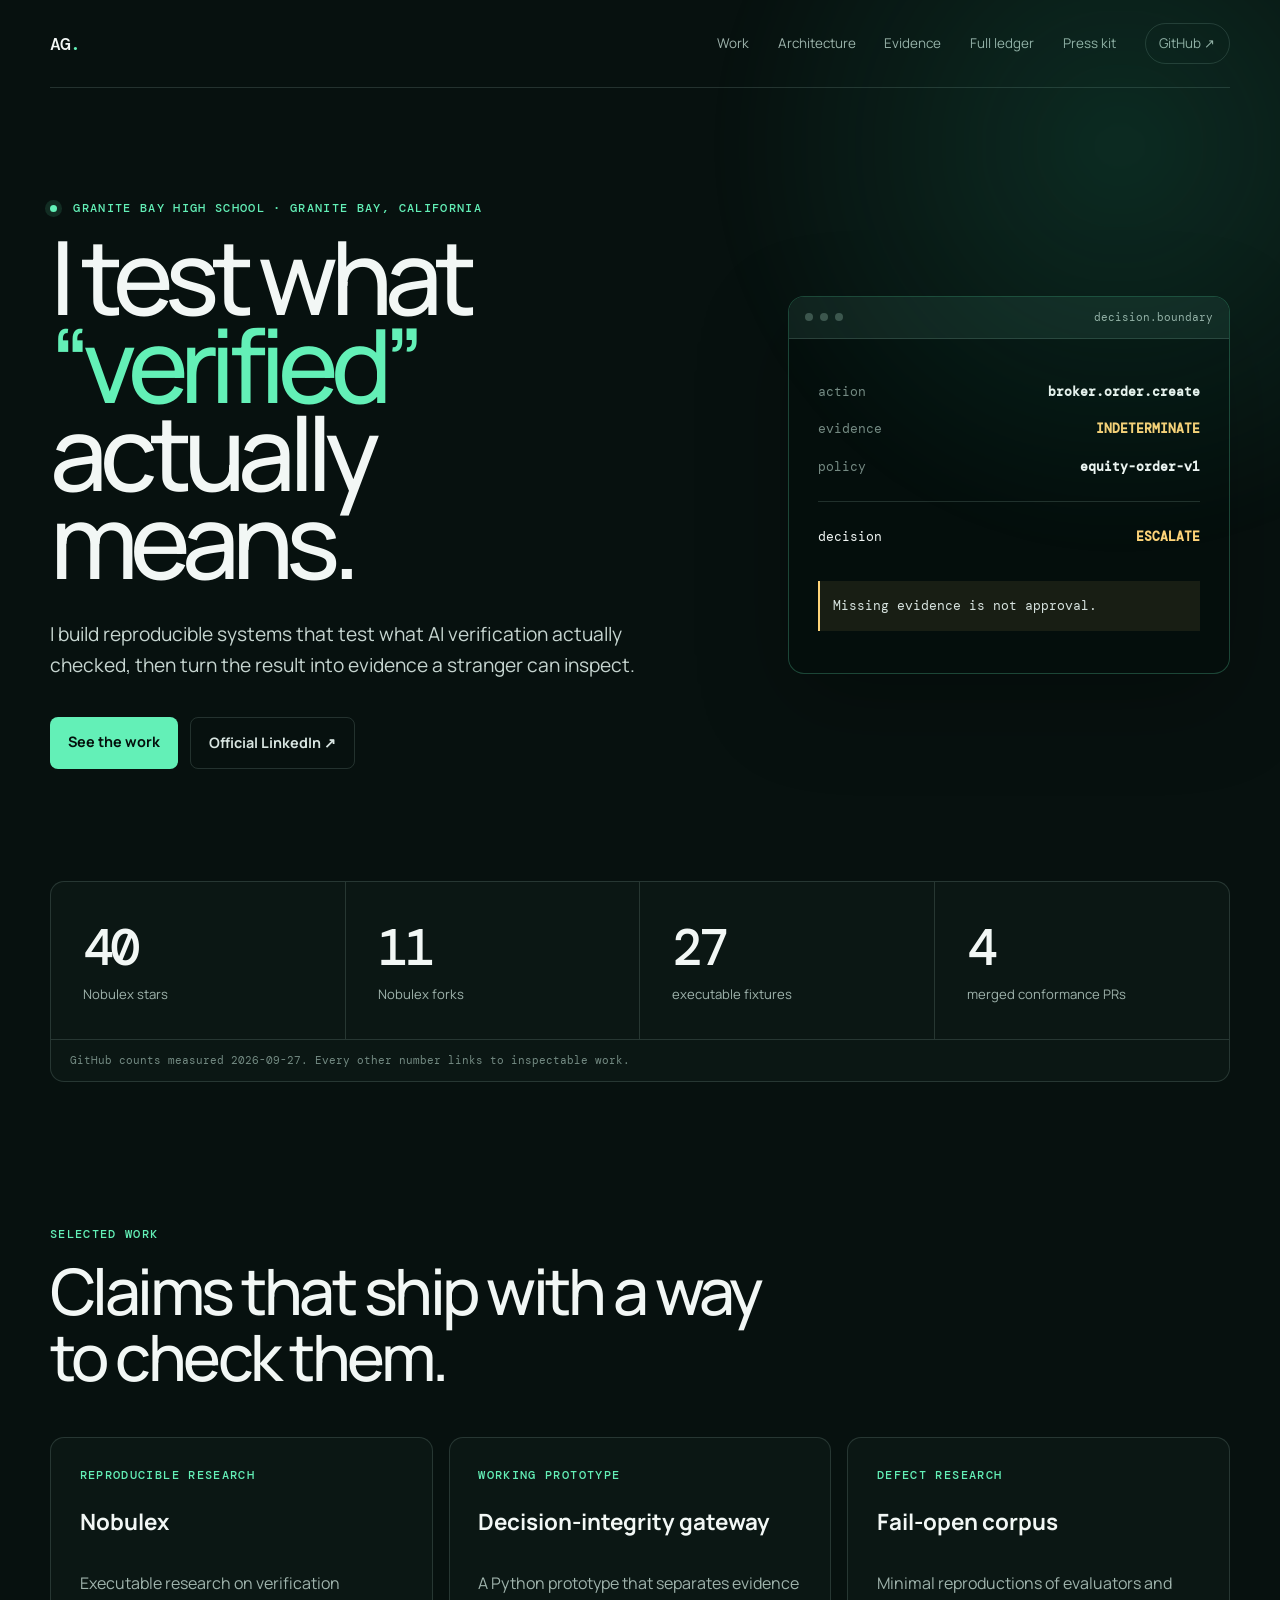
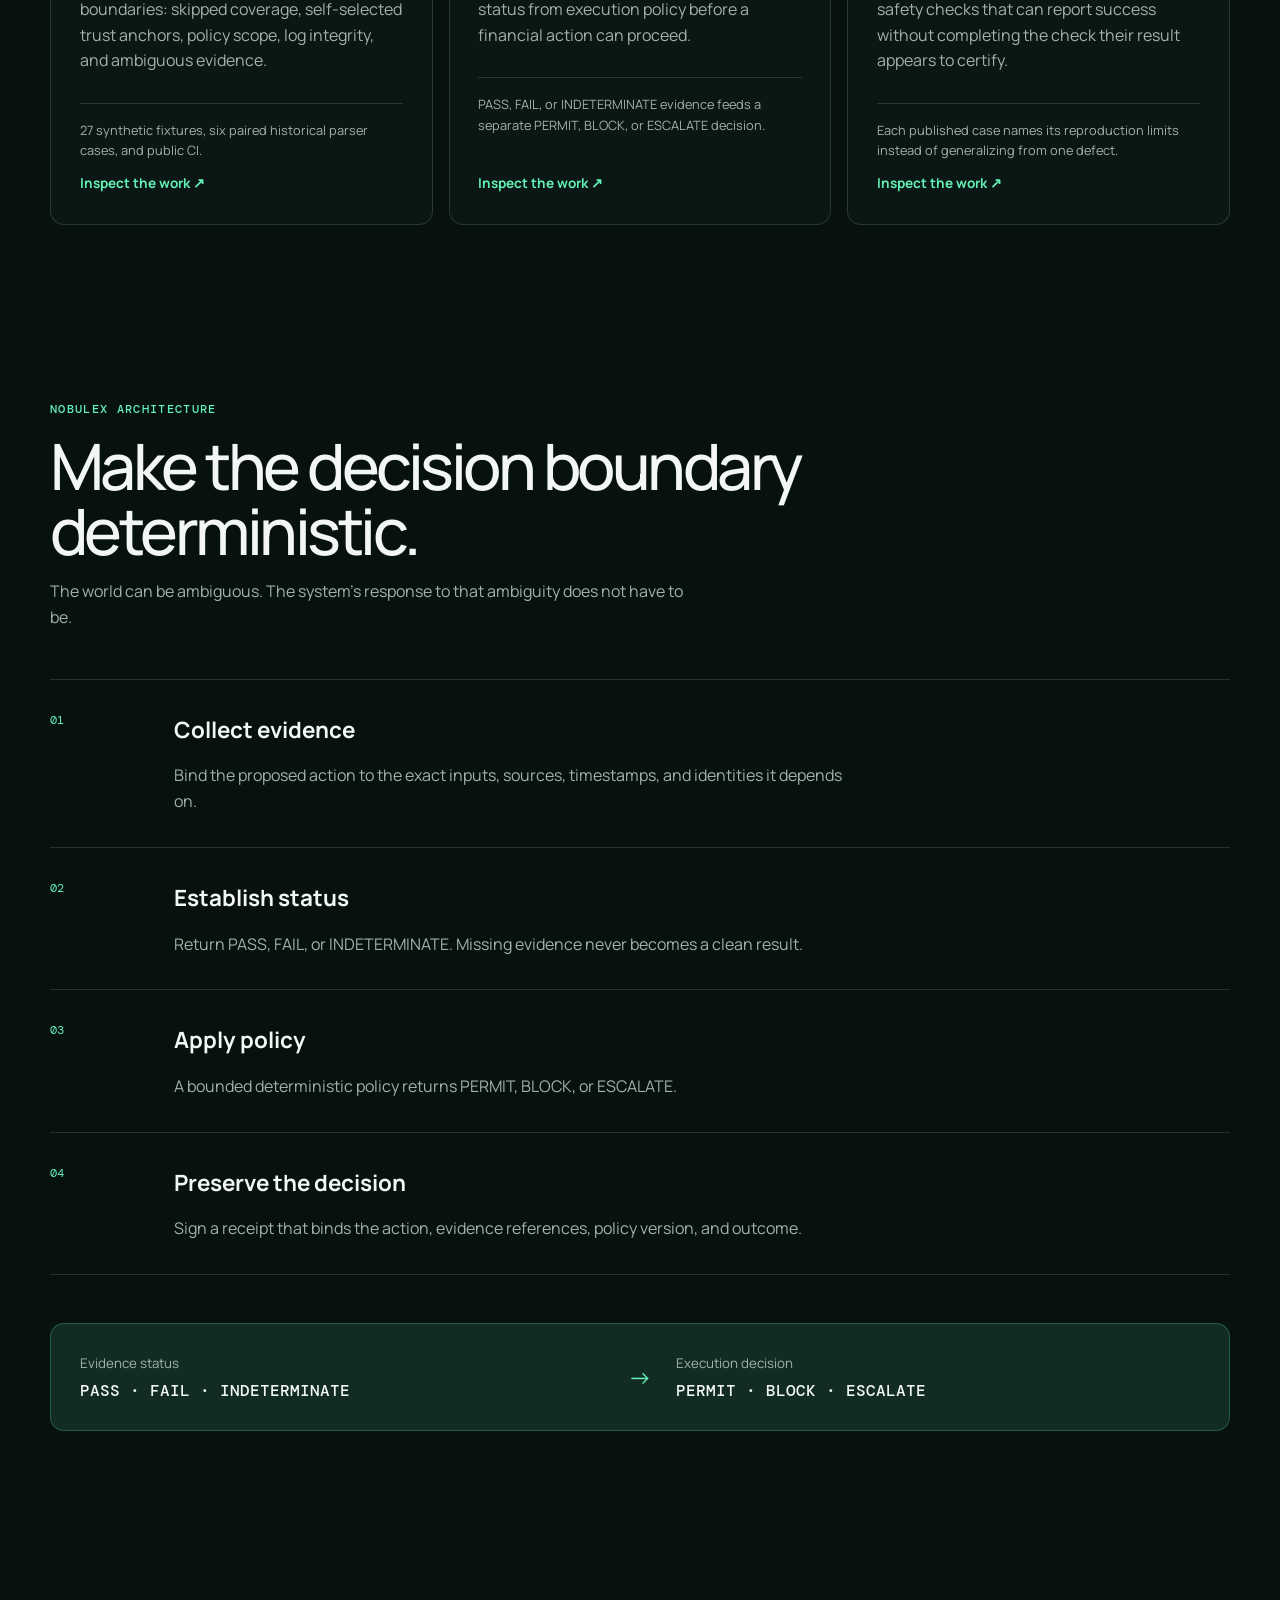
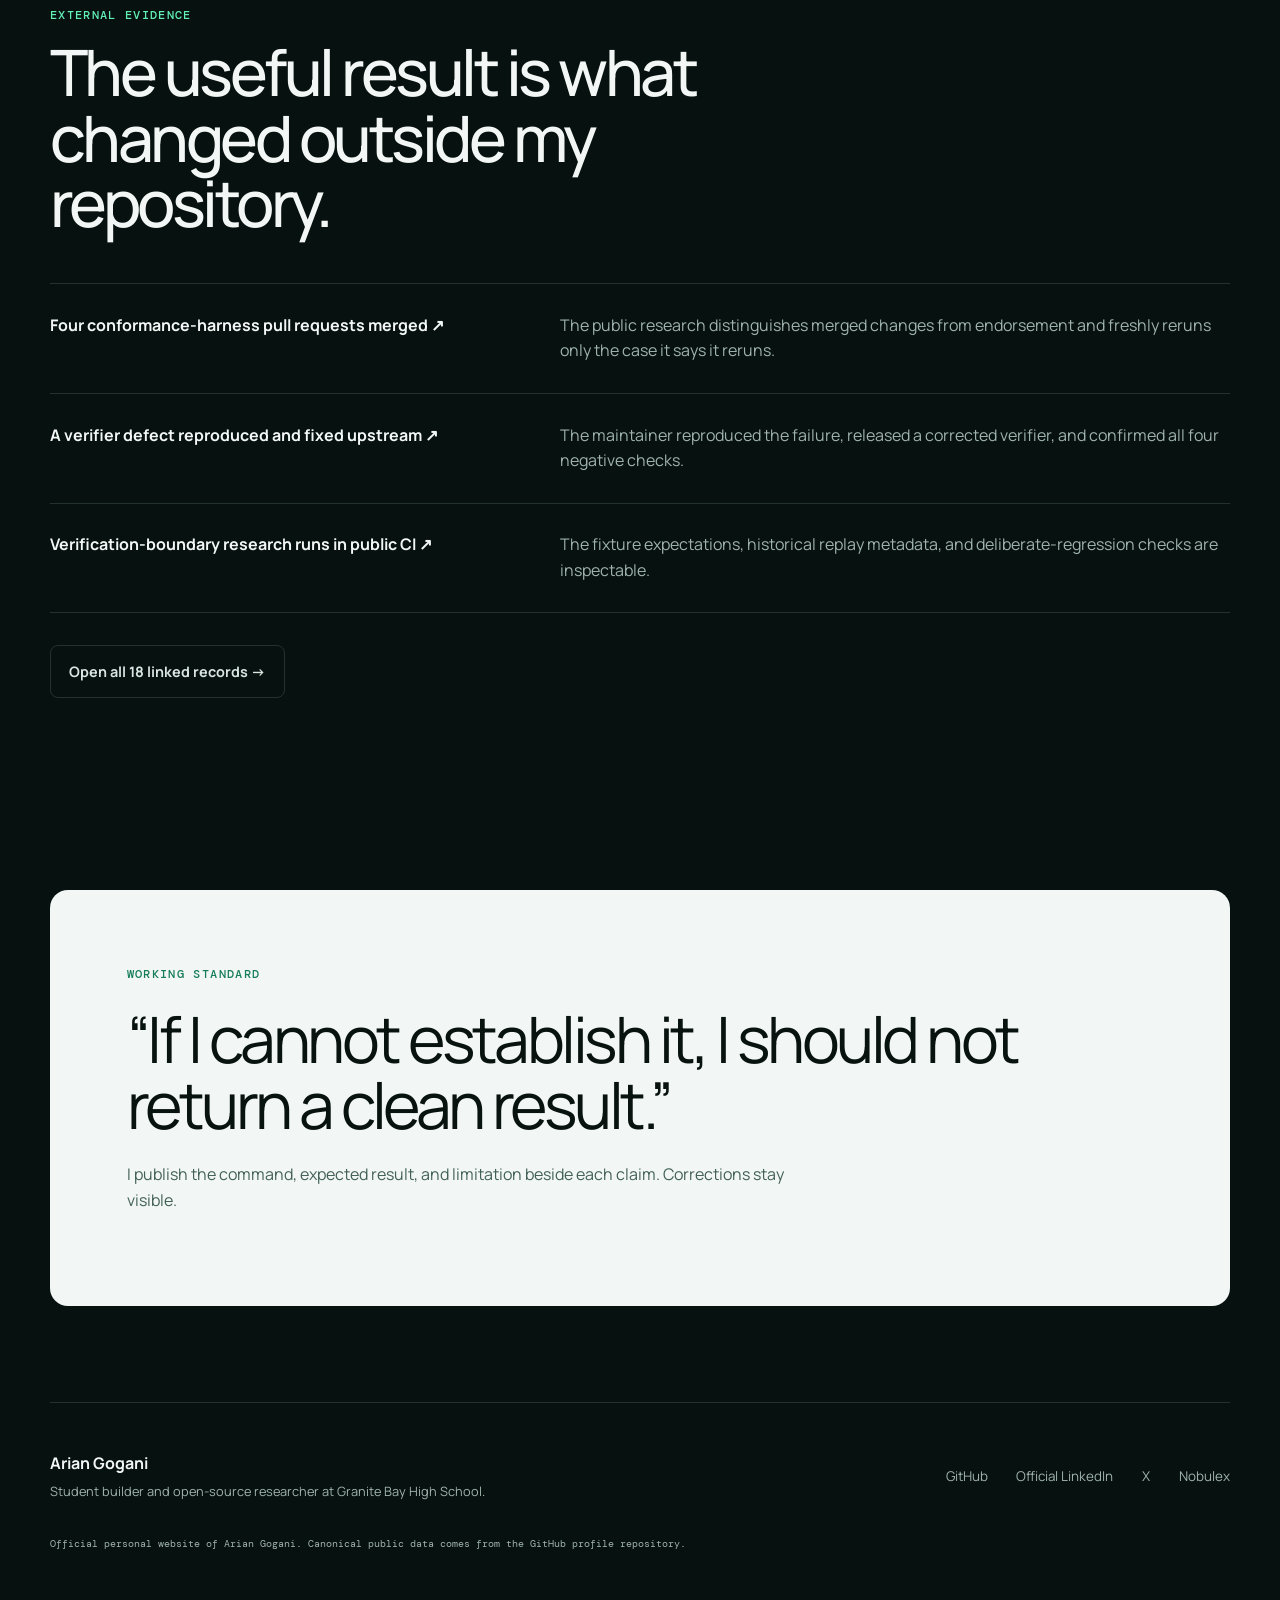
==== commit d8dd9645: "feat(portfolio): add verified press and school fact sheet Adds a generated press page with external " ====
--- a/index.html
+++ b/index.html
@@ -3,22 +3,23 @@
 <head>
   <meta charset="utf-8">
   <meta name="viewport" content="width=device-width, initial-scale=1">
-  <title>Arian Gogani · AI decision integrity</title>
+  <title>Arian Gogani | Granite Bay High School student and Nobulex creator</title>
   <meta name="description" content="Granite Bay High School student building reproducible systems for AI decision integrity. Creator of Nobulex.">
   <link rel="canonical" href="https://arian-gogani.github.io/">
   <meta property="og:type" content="profile">
-  <meta property="og:title" content="Arian Gogani · AI decision integrity">
+  <meta property="og:title" content="Arian Gogani | Granite Bay High School student and Nobulex creator">
   <meta property="og:description" content="Granite Bay High School student building reproducible systems for AI decision integrity. Creator of Nobulex.">
   <meta property="og:url" content="https://arian-gogani.github.io/">
   <meta name="twitter:card" content="summary">
-  <meta name="twitter:title" content="Arian Gogani · AI decision integrity">
+  <meta name="twitter:title" content="Arian Gogani | Granite Bay High School student and Nobulex creator">
   <meta name="twitter:description" content="Granite Bay High School student building reproducible systems for AI decision integrity. Creator of Nobulex.">
   <meta name="theme-color" content="#07110f">
   <link rel="icon" href="favicon.svg" type="image/svg+xml">
   <link rel="preconnect" href="https://fonts.googleapis.com">
   <link rel="preconnect" href="https://fonts.gstatic.com" crossorigin>
   <link href="https://fonts.googleapis.com/css2?family=DM+Mono:wght@400;500&family=Manrope:wght@400;500;600;700&display=swap" rel="stylesheet">
-  <link rel="stylesheet" href="styles.css">
+  <script>document.documentElement.classList.add("js")</script>
+  <link rel="stylesheet" href="styles.css?v=3">
   <script type="application/ld+json">{"@context":"https://schema.org","@type":"Person","name":"Arian Gogani","url":"https://arian-gogani.github.io","description":"Granite Bay High School student building reproducible systems for AI decision integrity. Creator of Nobulex.","homeLocation":{"@type":"Place","name":"Granite Bay, California"},"affiliation":{"@type":"EducationalOrganization","name":"Granite Bay High School"},"sameAs":["https://github.com/arian-gogani","https://www.linkedin.com/in/arian-gogani-nobulex/","https://x.com/nobulexlabs","https://nobulex.com"],"knowsAbout":["AI decision integrity","software verification","agent security","reproducible research"]}</script>
   <script src="app.js" defer></script>
 </head>
@@ -32,6 +33,7 @@
       <a href="#architecture">Architecture</a>
       <a href="#evidence">Evidence</a>
       <a href="evidence.html">Full ledger</a>
+      <a href="press.html">Press kit</a>
       <a class="nav-cta" href="https://github.com/arian-gogani">GitHub ↗</a>
     </nav>
   </header>
--- a/styles.css
+++ b/styles.css
@@ -145,6 +145,22 @@
 .ledger-empty { padding: 4rem 0; color: var(--muted); text-align: center; }
 .ledger-method { margin: 8rem 0; padding: clamp(2rem, 6vw, 5rem); background: var(--surface); border: 1px solid var(--line); border-radius: 18px; }
 .ledger-method > p:not(.eyebrow) { max-width: 780px; color: var(--muted); }
+.press-hero { max-width: 1000px; padding: 8rem 0 5rem; }
+.press-hero h1 { font-size: clamp(4.2rem, 10vw, 8.8rem); }
+.press-summary { max-width: 900px; margin: 0 0 2rem; padding: clamp(2rem, 5vw, 4rem); background: var(--surface); border: 1px solid var(--line); border-radius: 18px; }
+.press-summary > p:not(.eyebrow) { color: #c6d5d0; font-size: clamp(1rem, 1.5vw, 1.2rem); }
+.press-records { display: grid; grid-template-columns: repeat(2, 1fr); gap: 1rem; }
+.press-record { padding: 1.7rem; background: var(--surface); border: 1px solid var(--line); border-radius: 14px; }
+.press-record h3 { margin: .3rem 0 1rem; font-size: clamp(1.3rem, 2.3vw, 2rem); line-height: 1.12; }
+.press-record > p:not(.ledger-caveat) { color: var(--muted); }
+.press-record .ledger-caveat { margin-top: 1.3rem; }
+.press-facts { padding-top: 7rem; }
+.press-grid { display: grid; grid-template-columns: repeat(2, 1fr); gap: 1rem; padding: 8rem 0 0; }
+.press-note { padding: clamp(2rem, 4vw, 3rem); background: var(--surface); border: 1px solid rgba(99, 240, 183, .28); border-radius: 18px; }
+.press-note.caution { border-color: rgba(255, 212, 121, .28); }
+.press-note h2 { font-size: clamp(2rem, 4vw, 3.4rem); }
+.press-note ul { padding-left: 1.2rem; color: var(--muted); }
+.press-note li + li { margin-top: .8rem; }
 .principle { margin: 10rem 0 6rem; padding: clamp(2rem, 6vw, 5rem); border-radius: 18px; background: var(--ink); color: #08120f; }
 .principle .eyebrow { color: #167d59; }
 .principle blockquote { max-width: 900px; margin: 1.5rem 0; font-size: clamp(2.1rem, 5vw, 4.6rem); line-height: 1.03; letter-spacing: -.055em; }
@@ -153,8 +169,9 @@
 footer { display: grid; grid-template-columns: 1fr auto; gap: 2rem; padding: 3rem 0 4rem; border-top: 1px solid var(--line); }
 footer p { margin: .25rem 0 0; color: var(--muted); font-size: .8rem; }
 .identity-note { grid-column: 1 / -1; font: .64rem "DM Mono", monospace; }
-.reveal { opacity: 0; transform: translateY(18px); transition: opacity .65s ease, transform .65s ease; }
-.reveal.visible { opacity: 1; transform: none; }
+.reveal { opacity: 1; transform: none; }
+.js .reveal { opacity: 0; transform: translateY(18px); transition: opacity .65s ease, transform .65s ease; }
+.js .reveal.visible { opacity: 1; transform: none; }
 
 @media (max-width: 850px) {
   .site-header nav a:not(.nav-cta) { display: none; }
@@ -169,6 +186,7 @@
   footer { grid-template-columns: 1fr; }
   .identity-note { grid-column: 1; }
   .ledger-controls { position: static; grid-template-columns: 1fr; }
+  .press-records, .press-grid { grid-template-columns: 1fr; }
 }
 
 @media (max-width: 520px) {
@@ -185,5 +203,5 @@
 
 @media (prefers-reduced-motion: reduce) {
   html { scroll-behavior: auto; }
-  .reveal { opacity: 1; transform: none; transition: none; }
-}
+  .js .reveal { opacity: 1; transform: none; transition: none; }
+}
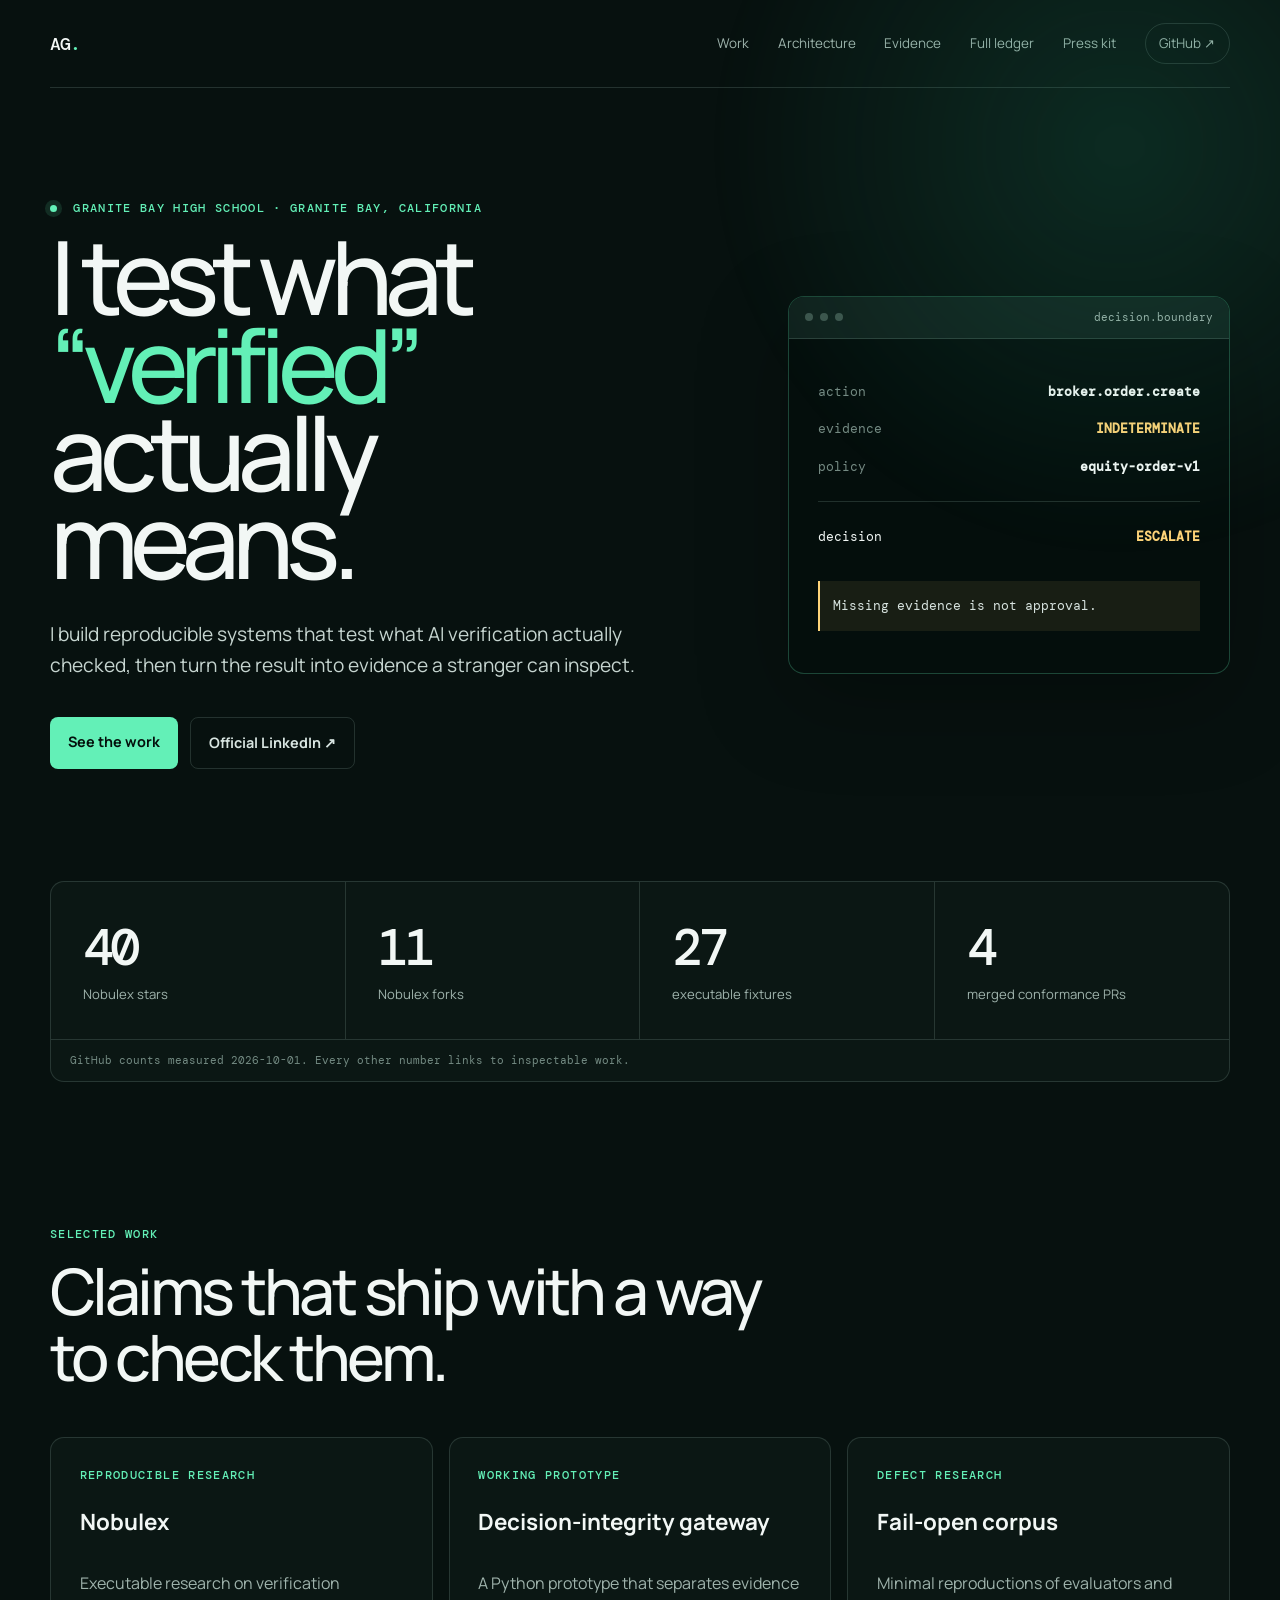
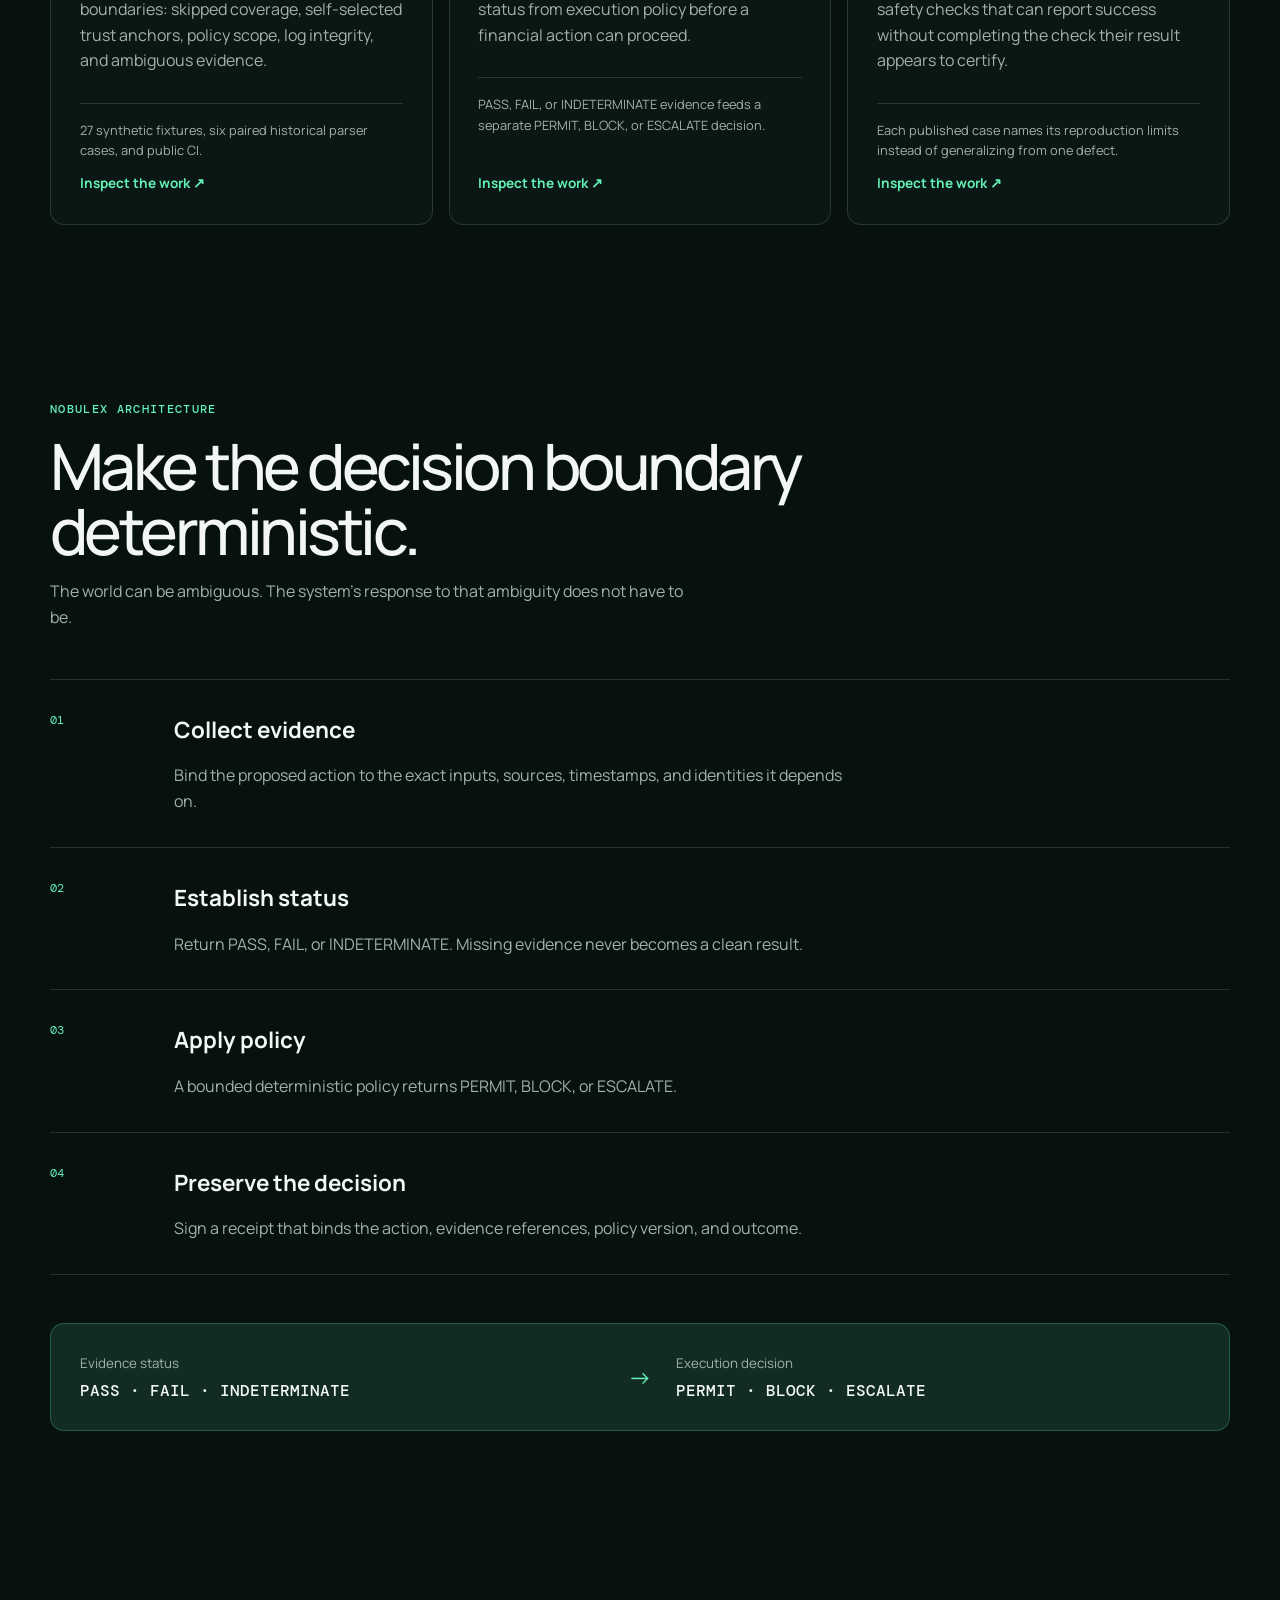
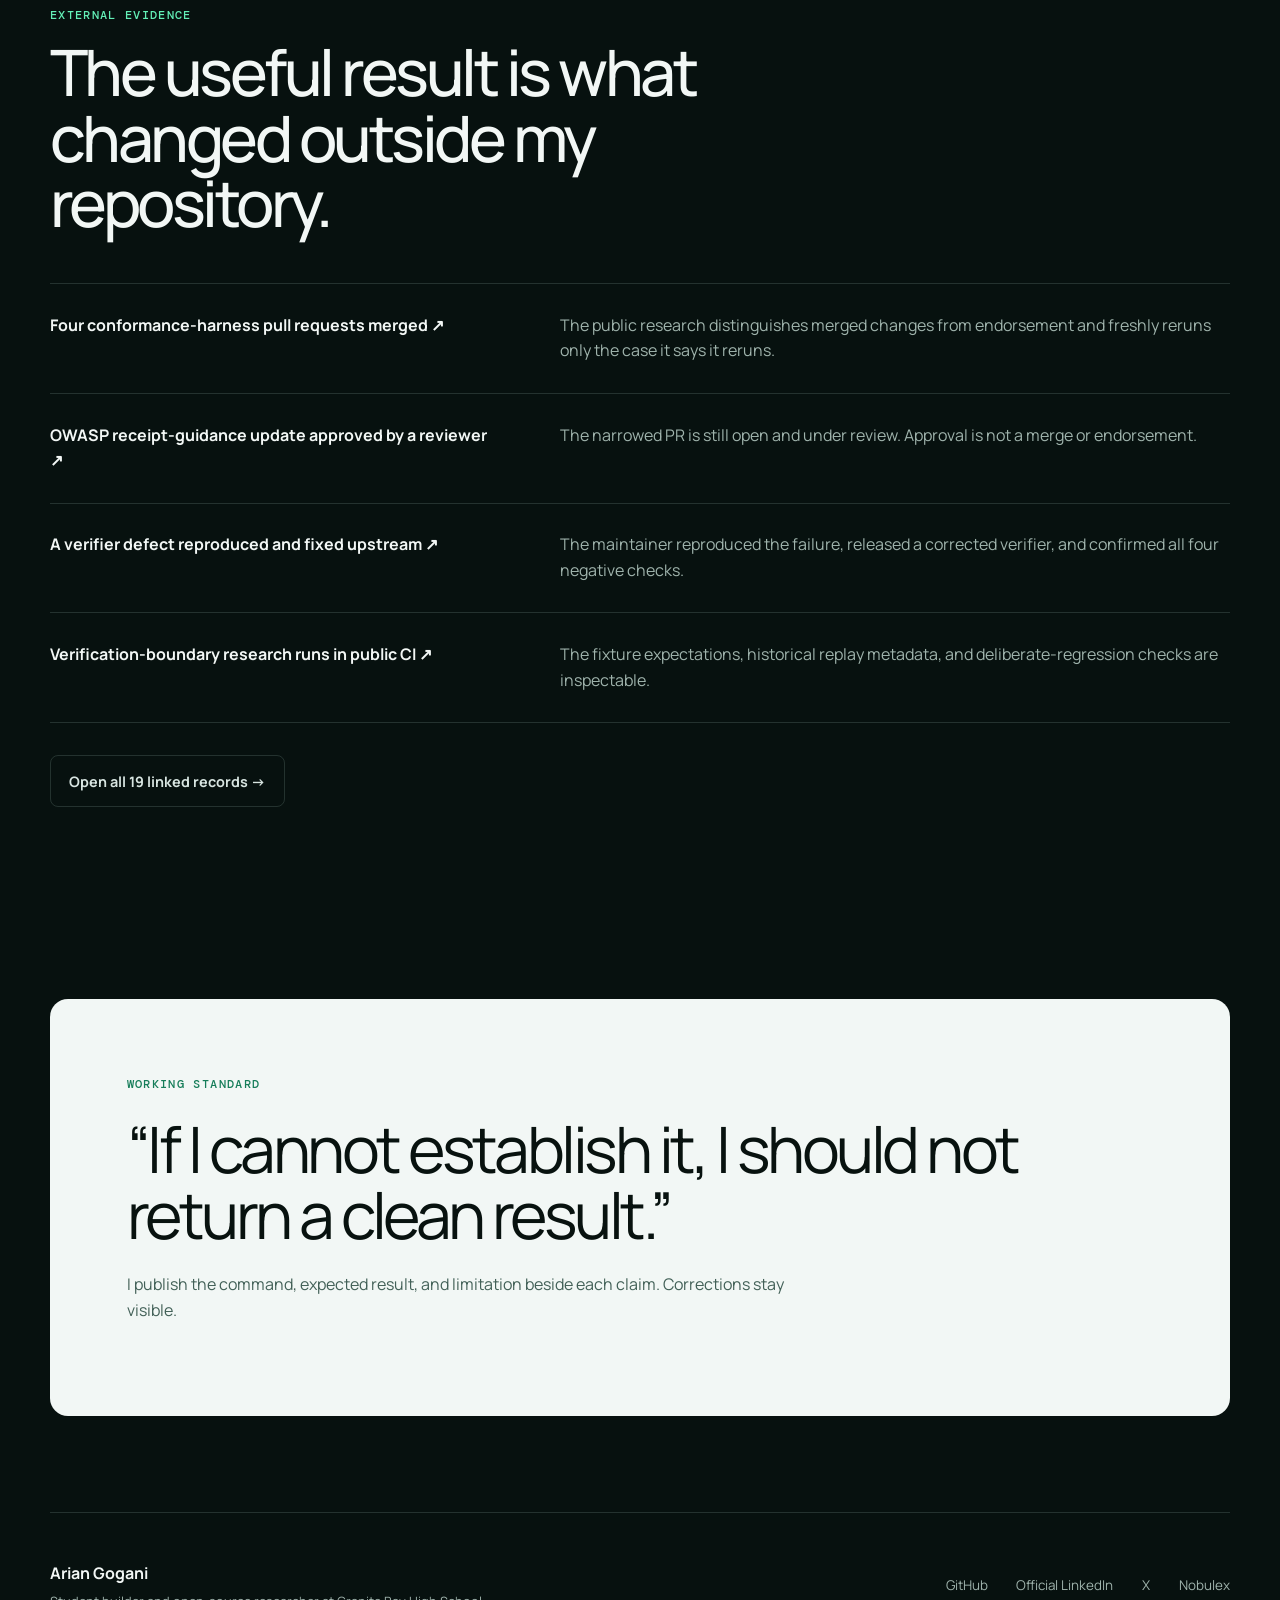
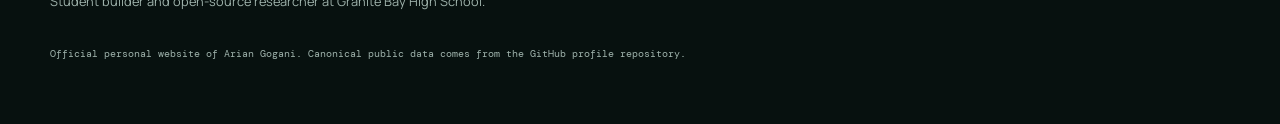
==== commit 468267de: "Show open OWASP review in portfolio evidence ledger Refresh the canonical-data snapshot and generate" ====
--- a/index.html
+++ b/index.html
@@ -67,7 +67,7 @@
       <div><strong data-metric="nobulex_forks">11</strong><span>Nobulex forks</span></div>
       <div><strong>27</strong><span>executable fixtures</span></div>
       <div><strong>4</strong><span>merged conformance PRs</span></div>
-      <p>GitHub counts measured <time data-measured-at datetime="2026-09-27">2026-09-27</time>. Every other number links to inspectable work.</p>
+      <p>GitHub counts measured <time data-measured-at datetime="2026-10-01">2026-10-01</time>. Every other number links to inspectable work.</p>
     </section>
 
     <section class="section" id="work">
@@ -137,6 +137,10 @@
           <p>The public research distinguishes merged changes from endorsement and freshly reruns only the case it says it reruns.</p>
         </li>
 <li class="result-row reveal">
+          <a href="https://github.com/OWASP/CheatSheetSeries/pull/2217">OWASP receipt-guidance update approved by a reviewer <span aria-hidden="true">↗</span></a>
+          <p>The narrowed PR is still open and under review. Approval is not a merge or endorsement.</p>
+        </li>
+<li class="result-row reveal">
           <a href="https://github.com/ScopeBlind/agent-governance-testvectors/pull/24">A verifier defect reproduced and fixed upstream <span aria-hidden="true">↗</span></a>
           <p>The maintainer reproduced the failure, released a corrected verifier, and confirmed all four negative checks.</p>
         </li>
@@ -144,7 +148,7 @@
           <a href="https://github.com/arian-gogani/nobulex/actions/workflows/verification-boundaries.yml">Verification-boundary research runs in public CI <span aria-hidden="true">↗</span></a>
           <p>The fixture expectations, historical replay metadata, and deliberate-regression checks are inspectable.</p>
         </li></ul>
-      <a class="button secondary ledger-button" href="evidence.html">Open all 18 linked records →</a>
+      <a class="button secondary ledger-button" href="evidence.html">Open all 19 linked records →</a>
     </section>
 
     <section class="principle reveal">
